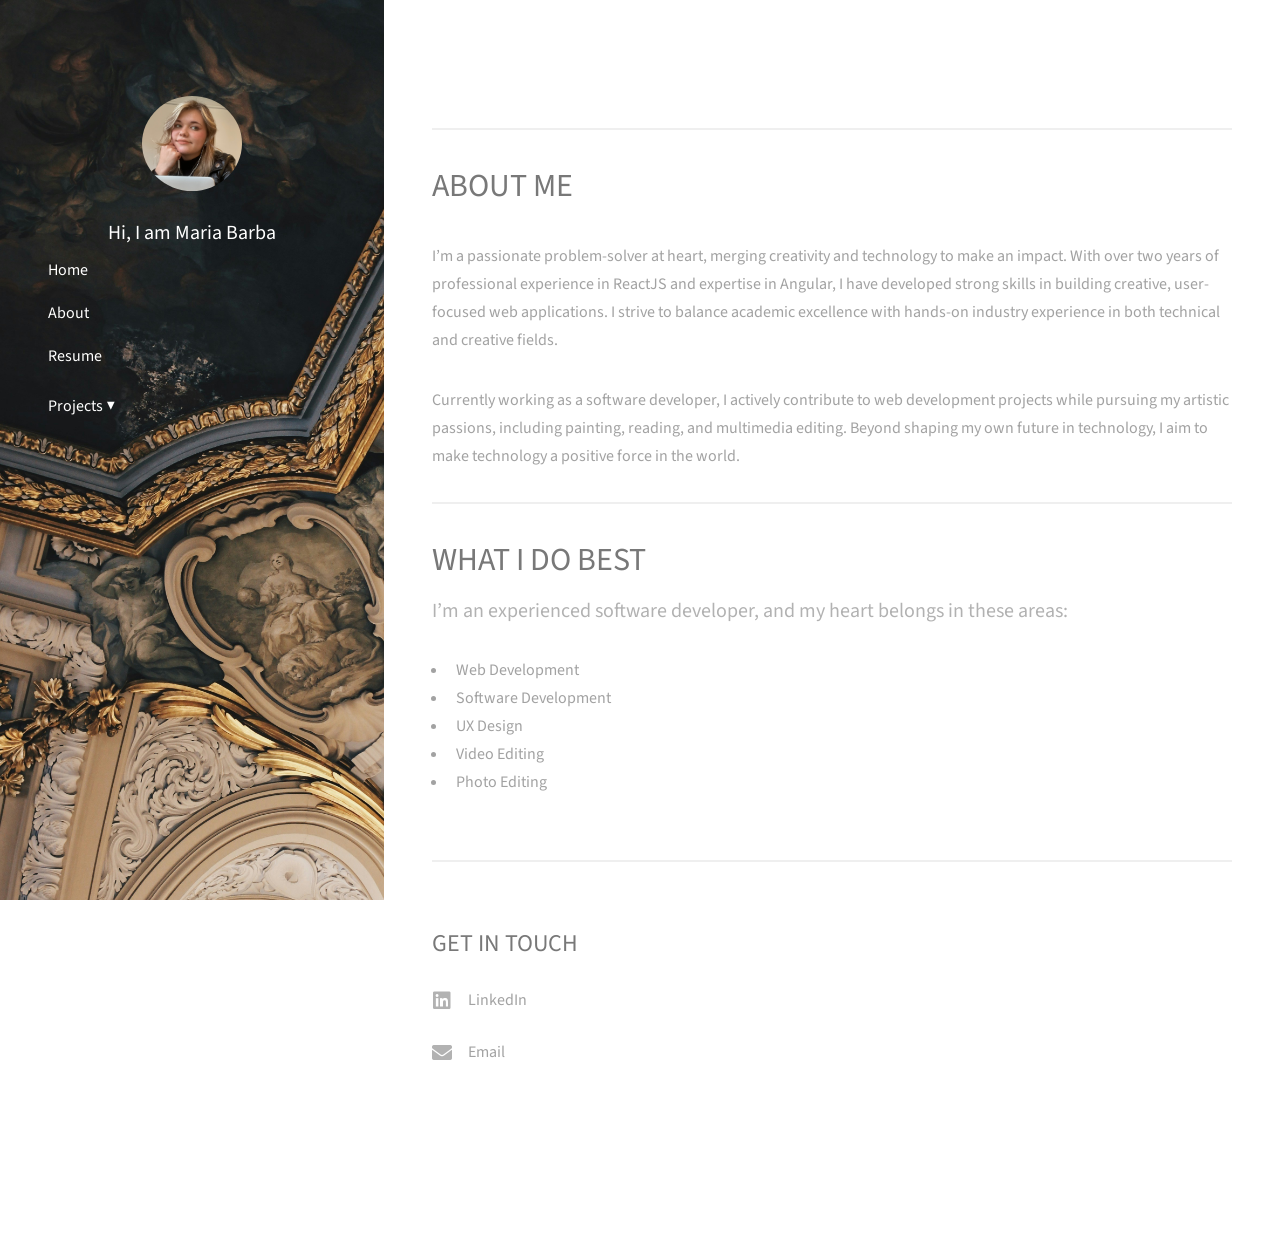
==== AboutMe.html @ df25fd17 "Add new header" ====
<!DOCTYPE HTML>
<html>

<head>
    <title>Maria Barba</title>
    <meta charset="utf-8" />
    <meta name="viewport" content="width=device-width, initial-scale=1, user-scalable=no" />
    <link rel="stylesheet" href="assets/css/main.css" />
</head>

<body class="is-preload">
    <!-- Header -->

    <div id="header-container"></div>

    <!-- Main -->
    <div id="main">

        <!-- One -->
        <section id="one">
            <hr>
            <header class="major">
                <h2>ABOUT ME</h2>
            </header>

            <p>
                I’m a passionate problem-solver at heart, merging creativity and technology to make an impact. With over
                two years of professional experience in ReactJS and expertise in Angular, I have developed strong skills
                in building creative, user-focused web applications. I strive to balance academic excellence with
                hands-on industry experience in both technical and creative fields.
            </p>
            <p>
                Currently working as a software developer, I actively contribute to web development projects while
                pursuing my artistic passions, including painting, reading, and multimedia editing. Beyond shaping my
                own future in technology, I aim to make technology a positive force in the world.
            </p>
            <hr>
            <header class="major">
                <h2>WHAT I DO BEST</h2>
                <p>
                    I’m an experienced software developer, and my heart belongs in these areas:
                </p>
                <ul>
                    <li>Web Development</li>
                    <li>Software Development</li>
                    <li>UX Design</li>
                    <li>Video Editing</li>
                    <li>Photo Editing</li>
                </ul>
            </header>
        </section>


        <!-- Three -->
        <section id="three">
            <h2>GET IN TOUCH</h2>
            <div class="row">
                <div class="col-4 col-12-small">
                    <ul class="labeled-icons">
                        <li>

                            <h3 class="icon brands fa-linkedin"><span class="label">LinkedIn</span></h3>
                            <a href="https://www.linkedin.com/in/maria-barba-035b821a1/">LinkedIn</a>

                        </li>
                        <li>
                            <h3 class="icon solid fa-envelope"><span class="label">Email</span></h3>
                            <a href="mailto:brmaria716@gmail.com">Email</a>
                        </li>
                    </ul>
                </div>
            </div>
        </section>
        <!-- Footer -->
        <div id="footer-container"></div>


        <script src="assets/js/jquery.min.js"></script>
        <script src="assets/js/jquery.poptrox.min.js"></script>
        <script src="assets/js/browser.min.js"></script>
        <script src="assets/js/breakpoints.min.js"></script>
        <script src="assets/js/util.js"></script>
        <script src="assets/js/main.js"></script>

</body>

</html>
---- assets/css/main.css ----
@import url("fontawesome-all.min.css");
@import url("https://fonts.googleapis.com/css?family=Source+Sans+Pro:400,400italic");

/*
	Strata by HTML5 UP
	html5up.net | @ajlkn
	Free for personal and commercial use under the CCA 3.0 license (html5up.net/license)
*/

html,
body,
div,
span,
applet,
object,
iframe,
h1,
h2,
h3,
h4,
h5,
h6,
p,
blockquote,
pre,
a,
abbr,
acronym,
address,
big,
cite,
code,
del,
dfn,
em,
img,
ins,
kbd,
q,
s,
samp,
small,
strike,
strong,
sub,
sup,
tt,
var,
b,
u,
i,
center,
dl,
dt,
dd,
ol,
ul,
li,
fieldset,
form,
label,
legend,
table,
caption,
tbody,
tfoot,
thead,
tr,
th,
td,
article,
aside,
canvas,
details,
embed,
figure,
figcaption,
footer,
header,
hgroup,
menu,
nav,
output,
ruby,
section,
summary,
time,
mark,
audio,
video {
	margin: 0;
	padding: 0;
	border: 0;
	font-size: 100%;
	font: inherit;
	vertical-align: baseline;
}

article,
aside,
details,
figcaption,
figure,
footer,
header,
hgroup,
menu,
nav,
section {
	display: block;
}

body {
	line-height: 1;
}

ol,
ul {
	list-style: none;
}

blockquote,
q {
	quotes: none;
}

blockquote:before,
blockquote:after,
q:before,
q:after {
	content: '';
	content: none;
}

table {
	border-collapse: collapse;
	border-spacing: 0;
}

body {
	-webkit-text-size-adjust: none;
}

mark {
	background-color: transparent;
	color: inherit;
}

input::-moz-focus-inner {
	border: 0;
	padding: 0;
}

input,
select,
textarea {
	-moz-appearance: none;
	-webkit-appearance: none;
	-ms-appearance: none;
	appearance: none;
}

/* Basic */

html {
	box-sizing: border-box;
}

*,
*:before,
*:after {
	box-sizing: inherit;
}

body {
	background: #fff;
}

body.is-preload *,
body.is-preload *:before,
body.is-preload *:after {
	-moz-animation: none !important;
	-webkit-animation: none !important;
	-ms-animation: none !important;
	animation: none !important;
	-moz-transition: none !important;
	-webkit-transition: none !important;
	-ms-transition: none !important;
	transition: none !important;
}

body,
input,
select,
textarea {
	color: #a2a2a2;
	font-family: "Source Sans Pro", Helvetica, sans-serif;
	font-size: 16pt;
	font-weight: 400;
	line-height: 1.75em;
}

a {
	-moz-transition: color 0.2s ease-in-out, border-color 0.2s ease-in-out;
	-webkit-transition: color 0.2s ease-in-out, border-color 0.2s ease-in-out;
	-ms-transition: color 0.2s ease-in-out, border-color 0.2s ease-in-out;
	transition: color 0.2s ease-in-out, border-color 0.2s ease-in-out;
	color: #fffffe;
	text-decoration: none;
}

a:hover {
	border-bottom-color: transparent;
	color: #d1caa8 !important;
	text-decoration: none;
}

strong,
b {
	color: #787878;
	font-weight: 400;
}

em,
i {
	font-style: italic;
}

p {
	margin: 0 0 2em 0;
}

h1,
h2,
h3,
h4,
h5,
h6 {
	color: #787878;
	font-weight: 400;
	line-height: 1em;
	margin: 0 0 1em 0;
}

h1 a,
h2 a,
h3 a,
h4 a,
h5 a,
h6 a {
	color: inherit;
	text-decoration: none;
}

h1 {
	font-size: 2em;
	line-height: 1.5em;
}

h2 {
	font-size: 1.5em;
	line-height: 1.5em;
}

h3 {
	font-size: 1.25em;
	line-height: 1.5em;
}

h4 {
	font-size: 1.1em;
	line-height: 1.5em;
}

h5 {
	font-size: 0.9em;
	line-height: 1.5em;
}

h6 {
	font-size: 0.7em;
	line-height: 1.5em;
}

sub {
	font-size: 0.8em;
	position: relative;
	top: 0.5em;
}

sup {
	font-size: 0.8em;
	position: relative;
	top: -0.5em;
}

hr {
	border: 0;
	border-bottom: solid 2px #efefef;
	margin: 2em 0;
}

hr.major {
	margin: 3em 0;
}

blockquote {
	border-left: solid 6px #efefef;
	font-style: italic;
	margin: 0 0 2em 0;
	padding: 0.5em 0 0.5em 1.5em;
}

code {
	background: #f7f7f7;
	border-radius: 0.35em;
	border: solid 2px #efefef;
	font-family: "Courier New", monospace;
	font-size: 0.9em;
	margin: 0 0.25em;
	padding: 0.25em 0.65em;
}

pre {
	-webkit-overflow-scrolling: touch;
	font-family: "Courier New", monospace;
	font-size: 0.9em;
	margin: 0 0 2em 0;
}

pre code {
	display: block;
	line-height: 1.75em;
	padding: 1em 1.5em;
	overflow-x: auto;
}

.align-left {
	text-align: left;
}

.align-center {
	text-align: center;
}

.align-right {
	text-align: right;
}

/* Container */

.container {
	margin: 0 auto;
	max-width: calc(100% - 4em);
	width: 100%;
}

.container.xsmall {
	width: 25%;
}

.container.small {
	width: 50%;
}

.container.medium {
	width: 75%;
}

.container.large {
	width: 125%;
}

.container.xlarge {
	width: 150%;
}

.container.max {
	width: 100%;
}

@media screen and (max-width: 980px) {

	.container {
		width: 100% !important;
		max-width: 100% !important;
	}

}

@media screen and (max-width: 480px) {

	.container {
		max-width: calc(100% - 3em);
	}

}

/* Row */

.row {
	display: flex;
	flex-wrap: wrap;
	box-sizing: border-box;
	align-items: stretch;
}

.row>* {
	box-sizing: border-box;
}

.row.gtr-uniform>*> :last-child {
	margin-bottom: 0;
}

.row.aln-left {
	justify-content: flex-start;
}

.row.aln-center {
	justify-content: center;
}

.row.aln-right {
	justify-content: flex-end;
}

.row.aln-top {
	align-items: flex-start;
}

.row.aln-middle {
	align-items: center;
}

.row.aln-bottom {
	align-items: flex-end;
}

.row>.imp {
	order: -1;
}

.row>.col-1 {
	width: 8.33333%;
}

.row>.off-1 {
	margin-left: 8.33333%;
}

.row>.col-2 {
	width: 16.66667%;
}

.row>.off-2 {
	margin-left: 16.66667%;
}

.row>.col-3 {
	width: 25%;
}

.row>.off-3 {
	margin-left: 25%;
}

.row>.col-4 {
	width: 33.33333%;
}

.row>.off-4 {
	margin-left: 33.33333%;
}

.row>.col-5 {
	width: 41.66667%;
}

.row>.off-5 {
	margin-left: 41.66667%;
}

.row>.col-6 {
	width: 50%;
}

.row>.off-6 {
	margin-left: 50%;
}

.row>.col-7 {
	width: 58.33333%;
}

.row>.off-7 {
	margin-left: 58.33333%;
}

.row>.col-8 {
	width: 66.66667%;
}

.row>.off-8 {
	margin-left: 66.66667%;
}

.row>.col-9 {
	width: 75%;
}

.row>.off-9 {
	margin-left: 75%;
}

.row>.col-10 {
	width: 83.33333%;
}

.row>.off-10 {
	margin-left: 83.33333%;
}

.row>.col-11 {
	width: 91.66667%;
}

.row>.off-11 {
	margin-left: 91.66667%;
}

.row>.col-12 {
	width: 100%;
}

.row>.off-12 {
	margin-left: 100%;
}

.row.gtr-0 {
	margin-top: 0;
	margin-left: 0em;
}

.row.gtr-0>* {
	padding: 0 0 0 0em;
}

.row.gtr-0.gtr-uniform {
	margin-top: 0em;
}

.row.gtr-0.gtr-uniform>* {
	padding-top: 0em;
}

.row.gtr-25 {
	margin-top: 0;
	margin-left: -0.625em;
}

.row.gtr-25>* {
	padding: 0 0 0 0.625em;
}

.row.gtr-25.gtr-uniform {
	margin-top: -0.625em;
}

.row.gtr-25.gtr-uniform>* {
	padding-top: 0.625em;
}

.row.gtr-50 {
	margin-top: 0;
	margin-left: -1.25em;
}

.row.gtr-50>* {
	padding: 0 0 0 1.25em;
}

.row.gtr-50.gtr-uniform {
	margin-top: -1.25em;
}

.row.gtr-50.gtr-uniform>* {
	padding-top: 1.25em;
}

.row {
	margin-top: 0;
	margin-left: -2.5em;
}

.row>* {
	padding: 0 0 0 2.5em;
}

.row.gtr-uniform {
	margin-top: -2.5em;
}

.row.gtr-uniform>* {
	padding-top: 2.5em;
}

.row.gtr-150 {
	margin-top: 0;
	margin-left: -3.75em;
}

.row.gtr-150>* {
	padding: 0 0 0 3.75em;
}

.row.gtr-150.gtr-uniform {
	margin-top: -3.75em;
}

.row.gtr-150.gtr-uniform>* {
	padding-top: 3.75em;
}

.row.gtr-200 {
	margin-top: 0;
	margin-left: -5em;
}

.row.gtr-200>* {
	padding: 0 0 0 5em;
}

.row.gtr-200.gtr-uniform {
	margin-top: -5em;
}

.row.gtr-200.gtr-uniform>* {
	padding-top: 5em;
}

@media screen and (max-width: 1800px) {

	.row {
		display: flex;
		flex-wrap: wrap;
		box-sizing: border-box;
		align-items: stretch;
	}

	.row>* {
		box-sizing: border-box;
	}

	.row.gtr-uniform>*> :last-child {
		margin-bottom: 0;
	}

	.row.aln-left {
		justify-content: flex-start;
	}

	.row.aln-center {
		justify-content: center;
	}

	.row.aln-right {
		justify-content: flex-end;
	}

	.row.aln-top {
		align-items: flex-start;
	}

	.row.aln-middle {
		align-items: center;
	}

	.row.aln-bottom {
		align-items: flex-end;
	}

	.row>.imp-xlarge {
		order: -1;
	}

	.row>.col-1-xlarge {
		width: 8.33333%;
	}

	.row>.off-1-xlarge {
		margin-left: 8.33333%;
	}

	.row>.col-2-xlarge {
		width: 16.66667%;
	}

	.row>.off-2-xlarge {
		margin-left: 16.66667%;
	}

	.row>.col-3-xlarge {
		width: 25%;
	}

	.row>.off-3-xlarge {
		margin-left: 25%;
	}

	.row>.col-4-xlarge {
		width: 33.33333%;
	}

	.row>.off-4-xlarge {
		margin-left: 33.33333%;
	}

	.row>.col-5-xlarge {
		width: 41.66667%;
	}

	.row>.off-5-xlarge {
		margin-left: 41.66667%;
	}

	.row>.col-6-xlarge {
		width: 50%;
	}

	.row>.off-6-xlarge {
		margin-left: 50%;
	}

	.row>.col-7-xlarge {
		width: 58.33333%;
	}

	.row>.off-7-xlarge {
		margin-left: 58.33333%;
	}

	.row>.col-8-xlarge {
		width: 66.66667%;
	}

	.row>.off-8-xlarge {
		margin-left: 66.66667%;
	}

	.row>.col-9-xlarge {
		width: 75%;
	}

	.row>.off-9-xlarge {
		margin-left: 75%;
	}

	.row>.col-10-xlarge {
		width: 83.33333%;
	}

	.row>.off-10-xlarge {
		margin-left: 83.33333%;
	}

	.row>.col-11-xlarge {
		width: 91.66667%;
	}

	.row>.off-11-xlarge {
		margin-left: 91.66667%;
	}

	.row>.col-12-xlarge {
		width: 100%;
	}

	.row>.off-12-xlarge {
		margin-left: 100%;
	}

	.row.gtr-0 {
		margin-top: 0;
		margin-left: 0em;
	}

	.row.gtr-0>* {
		padding: 0 0 0 0em;
	}

	.row.gtr-0.gtr-uniform {
		margin-top: 0em;
	}

	.row.gtr-0.gtr-uniform>* {
		padding-top: 0em;
	}

	.row.gtr-25 {
		margin-top: 0;
		margin-left: -0.625em;
	}

	.row.gtr-25>* {
		padding: 0 0 0 0.625em;
	}

	.row.gtr-25.gtr-uniform {
		margin-top: -0.625em;
	}

	.row.gtr-25.gtr-uniform>* {
		padding-top: 0.625em;
	}

	.row.gtr-50 {
		margin-top: 0;
		margin-left: -1.25em;
	}

	.row.gtr-50>* {
		padding: 0 0 0 1.25em;
	}

	.row.gtr-50.gtr-uniform {
		margin-top: -1.25em;
	}

	.row.gtr-50.gtr-uniform>* {
		padding-top: 1.25em;
	}

	.row {
		margin-top: 0;
		margin-left: -2.5em;
	}

	.row>* {
		padding: 0 0 0 2.5em;
	}

	.row.gtr-uniform {
		margin-top: -2.5em;
	}

	.row.gtr-uniform>* {
		padding-top: 2.5em;
	}

	.row.gtr-150 {
		margin-top: 0;
		margin-left: -3.75em;
	}

	.row.gtr-150>* {
		padding: 0 0 0 3.75em;
	}

	.row.gtr-150.gtr-uniform {
		margin-top: -3.75em;
	}

	.row.gtr-150.gtr-uniform>* {
		padding-top: 3.75em;
	}

	.row.gtr-200 {
		margin-top: 0;
		margin-left: -5em;
	}

	.row.gtr-200>* {
		padding: 0 0 0 5em;
	}

	.row.gtr-200.gtr-uniform {
		margin-top: -5em;
	}

	.row.gtr-200.gtr-uniform>* {
		padding-top: 5em;
	}

}

@media screen and (max-width: 1280px) {

	.row {
		display: flex;
		flex-wrap: wrap;
		box-sizing: border-box;
		align-items: stretch;
	}

	.row>* {
		box-sizing: border-box;
	}

	.row.gtr-uniform>*> :last-child {
		margin-bottom: 0;
	}

	.row.aln-left {
		justify-content: flex-start;
	}

	.row.aln-center {
		justify-content: center;
	}

	.row.aln-right {
		justify-content: flex-end;
	}

	.row.aln-top {
		align-items: flex-start;
	}

	.row.aln-middle {
		align-items: center;
	}

	.row.aln-bottom {
		align-items: flex-end;
	}

	.row>.imp-large {
		order: -1;
	}

	.row>.col-1-large {
		width: 8.33333%;
	}

	.row>.off-1-large {
		margin-left: 8.33333%;
	}

	.row>.col-2-large {
		width: 16.66667%;
	}

	.row>.off-2-large {
		margin-left: 16.66667%;
	}

	.row>.col-3-large {
		width: 25%;
	}

	.row>.off-3-large {
		margin-left: 25%;
	}

	.row>.col-4-large {
		width: 33.33333%;
	}

	.row>.off-4-large {
		margin-left: 33.33333%;
	}

	.row>.col-5-large {
		width: 41.66667%;
	}

	.row>.off-5-large {
		margin-left: 41.66667%;
	}

	.row>.col-6-large {
		width: 50%;
	}

	.row>.off-6-large {
		margin-left: 50%;
	}

	.row>.col-7-large {
		width: 58.33333%;
	}

	.row>.off-7-large {
		margin-left: 58.33333%;
	}

	.row>.col-8-large {
		width: 66.66667%;
	}

	.row>.off-8-large {
		margin-left: 66.66667%;
	}

	.row>.col-9-large {
		width: 75%;
	}

	.row>.off-9-large {
		margin-left: 75%;
	}

	.row>.col-10-large {
		width: 83.33333%;
	}

	.row>.off-10-large {
		margin-left: 83.33333%;
	}

	.row>.col-11-large {
		width: 91.66667%;
	}

	.row>.off-11-large {
		margin-left: 91.66667%;
	}

	.row>.col-12-large {
		width: 100%;
	}

	.row>.off-12-large {
		margin-left: 100%;
	}

	.row.gtr-0 {
		margin-top: 0;
		margin-left: 0em;
	}

	.row.gtr-0>* {
		padding: 0 0 0 0em;
	}

	.row.gtr-0.gtr-uniform {
		margin-top: 0em;
	}

	.row.gtr-0.gtr-uniform>* {
		padding-top: 0em;
	}

	.row.gtr-25 {
		margin-top: 0;
		margin-left: -0.5em;
	}

	.row.gtr-25>* {
		padding: 0 0 0 0.5em;
	}

	.row.gtr-25.gtr-uniform {
		margin-top: -0.5em;
	}

	.row.gtr-25.gtr-uniform>* {
		padding-top: 0.5em;
	}

	.row.gtr-50 {
		margin-top: 0;
		margin-left: -1em;
	}

	.row.gtr-50>* {
		padding: 0 0 0 1em;
	}

	.row.gtr-50.gtr-uniform {
		margin-top: -1em;
	}

	.row.gtr-50.gtr-uniform>* {
		padding-top: 1em;
	}

	.row {
		margin-top: 0;
		margin-left: -2em;
	}

	.row>* {
		padding: 0 0 0 2em;
	}

	.row.gtr-uniform {
		margin-top: -2em;
	}

	.row.gtr-uniform>* {
		padding-top: 2em;
	}

	.row.gtr-150 {
		margin-top: 0;
		margin-left: -3em;
	}

	.row.gtr-150>* {
		padding: 0 0 0 3em;
	}

	.row.gtr-150.gtr-uniform {
		margin-top: -3em;
	}

	.row.gtr-150.gtr-uniform>* {
		padding-top: 3em;
	}

	.row.gtr-200 {
		margin-top: 0;
		margin-left: -4em;
	}

	.row.gtr-200>* {
		padding: 0 0 0 4em;
	}

	.row.gtr-200.gtr-uniform {
		margin-top: -4em;
	}

	.row.gtr-200.gtr-uniform>* {
		padding-top: 4em;
	}

}

@media screen and (max-width: 980px) {

	.row {
		display: flex;
		flex-wrap: wrap;
		box-sizing: border-box;
		align-items: stretch;
	}

	.row>* {
		box-sizing: border-box;
	}

	.row.gtr-uniform>*> :last-child {
		margin-bottom: 0;
	}

	.row.aln-left {
		justify-content: flex-start;
	}

	.row.aln-center {
		justify-content: center;
	}

	.row.aln-right {
		justify-content: flex-end;
	}

	.row.aln-top {
		align-items: flex-start;
	}

	.row.aln-middle {
		align-items: center;
	}

	.row.aln-bottom {
		align-items: flex-end;
	}

	.row>.imp-medium {
		order: -1;
	}

	.row>.col-1-medium {
		width: 8.33333%;
	}

	.row>.off-1-medium {
		margin-left: 8.33333%;
	}

	.row>.col-2-medium {
		width: 16.66667%;
	}

	.row>.off-2-medium {
		margin-left: 16.66667%;
	}

	.row>.col-3-medium {
		width: 25%;
	}

	.row>.off-3-medium {
		margin-left: 25%;
	}

	.row>.col-4-medium {
		width: 33.33333%;
	}

	.row>.off-4-medium {
		margin-left: 33.33333%;
	}

	.row>.col-5-medium {
		width: 41.66667%;
	}

	.row>.off-5-medium {
		margin-left: 41.66667%;
	}

	.row>.col-6-medium {
		width: 50%;
	}

	.row>.off-6-medium {
		margin-left: 50%;
	}

	.row>.col-7-medium {
		width: 58.33333%;
	}

	.row>.off-7-medium {
		margin-left: 58.33333%;
	}

	.row>.col-8-medium {
		width: 66.66667%;
	}

	.row>.off-8-medium {
		margin-left: 66.66667%;
	}

	.row>.col-9-medium {
		width: 75%;
	}

	.row>.off-9-medium {
		margin-left: 75%;
	}

	.row>.col-10-medium {
		width: 83.33333%;
	}

	.row>.off-10-medium {
		margin-left: 83.33333%;
	}

	.row>.col-11-medium {
		width: 91.66667%;
	}

	.row>.off-11-medium {
		margin-left: 91.66667%;
	}

	.row>.col-12-medium {
		width: 100%;
	}

	.row>.off-12-medium {
		margin-left: 100%;
	}

	.row.gtr-0 {
		margin-top: 0;
		margin-left: 0em;
	}

	.row.gtr-0>* {
		padding: 0 0 0 0em;
	}

	.row.gtr-0.gtr-uniform {
		margin-top: 0em;
	}

	.row.gtr-0.gtr-uniform>* {
		padding-top: 0em;
	}

	.row.gtr-25 {
		margin-top: 0;
		margin-left: -0.5em;
	}

	.row.gtr-25>* {
		padding: 0 0 0 0.5em;
	}

	.row.gtr-25.gtr-uniform {
		margin-top: -0.5em;
	}

	.row.gtr-25.gtr-uniform>* {
		padding-top: 0.5em;
	}

	.row.gtr-50 {
		margin-top: 0;
		margin-left: -1em;
	}

	.row.gtr-50>* {
		padding: 0 0 0 1em;
	}

	.row.gtr-50.gtr-uniform {
		margin-top: -1em;
	}

	.row.gtr-50.gtr-uniform>* {
		padding-top: 1em;
	}

	.row {
		margin-top: 0;
		margin-left: -2em;
	}

	.row>* {
		padding: 0 0 0 2em;
	}

	.row.gtr-uniform {
		margin-top: -2em;
	}

	.row.gtr-uniform>* {
		padding-top: 2em;
	}

	.row.gtr-150 {
		margin-top: 0;
		margin-left: -3em;
	}

	.row.gtr-150>* {
		padding: 0 0 0 3em;
	}

	.row.gtr-150.gtr-uniform {
		margin-top: -3em;
	}

	.row.gtr-150.gtr-uniform>* {
		padding-top: 3em;
	}

	.row.gtr-200 {
		margin-top: 0;
		margin-left: -4em;
	}

	.row.gtr-200>* {
		padding: 0 0 0 4em;
	}

	.row.gtr-200.gtr-uniform {
		margin-top: -4em;
	}

	.row.gtr-200.gtr-uniform>* {
		padding-top: 4em;
	}

}

@media screen and (max-width: 736px) {

	.row {
		display: flex;
		flex-wrap: wrap;
		box-sizing: border-box;
		align-items: stretch;
	}

	.row>* {
		box-sizing: border-box;
	}

	.row.gtr-uniform>*> :last-child {
		margin-bottom: 0;
	}

	.row.aln-left {
		justify-content: flex-start;
	}

	.row.aln-center {
		justify-content: center;
	}

	.row.aln-right {
		justify-content: flex-end;
	}

	.row.aln-top {
		align-items: flex-start;
	}

	.row.aln-middle {
		align-items: center;
	}

	.row.aln-bottom {
		align-items: flex-end;
	}

	.row>.imp-small {
		order: -1;
	}

	.row>.col-1-small {
		width: 8.33333%;
	}

	.row>.off-1-small {
		margin-left: 8.33333%;
	}

	.row>.col-2-small {
		width: 16.66667%;
	}

	.row>.off-2-small {
		margin-left: 16.66667%;
	}

	.row>.col-3-small {
		width: 25%;
	}

	.row>.off-3-small {
		margin-left: 25%;
	}

	.row>.col-4-small {
		width: 33.33333%;
	}

	.row>.off-4-small {
		margin-left: 33.33333%;
	}

	.row>.col-5-small {
		width: 41.66667%;
	}

	.row>.off-5-small {
		margin-left: 41.66667%;
	}

	.row>.col-6-small {
		width: 50%;
	}

	.row>.off-6-small {
		margin-left: 50%;
	}

	.row>.col-7-small {
		width: 58.33333%;
	}

	.row>.off-7-small {
		margin-left: 58.33333%;
	}

	.row>.col-8-small {
		width: 66.66667%;
	}

	.row>.off-8-small {
		margin-left: 66.66667%;
	}

	.row>.col-9-small {
		width: 75%;
	}

	.row>.off-9-small {
		margin-left: 75%;
	}

	.row>.col-10-small {
		width: 83.33333%;
	}

	.row>.off-10-small {
		margin-left: 83.33333%;
	}

	.row>.col-11-small {
		width: 91.66667%;
	}

	.row>.off-11-small {
		margin-left: 91.66667%;
	}

	.row>.col-12-small {
		width: 100%;
	}

	.row>.off-12-small {
		margin-left: 100%;
	}

	.row.gtr-0 {
		margin-top: 0;
		margin-left: 0em;
	}

	.row.gtr-0>* {
		padding: 0 0 0 0em;
	}

	.row.gtr-0.gtr-uniform {
		margin-top: 0em;
	}

	.row.gtr-0.gtr-uniform>* {
		padding-top: 0em;
	}

	.row.gtr-25 {
		margin-top: 0;
		margin-left: -0.375em;
	}

	.row.gtr-25>* {
		padding: 0 0 0 0.375em;
	}

	.row.gtr-25.gtr-uniform {
		margin-top: -0.375em;
	}

	.row.gtr-25.gtr-uniform>* {
		padding-top: 0.375em;
	}

	.row.gtr-50 {
		margin-top: 0;
		margin-left: -0.75em;
	}

	.row.gtr-50>* {
		padding: 0 0 0 0.75em;
	}

	.row.gtr-50.gtr-uniform {
		margin-top: -0.75em;
	}

	.row.gtr-50.gtr-uniform>* {
		padding-top: 0.75em;
	}

	.row {
		margin-top: 0;
		margin-left: -1.5em;
	}

	.row>* {
		padding: 0 0 0 1.5em;
	}

	.row.gtr-uniform {
		margin-top: -1.5em;
	}

	.row.gtr-uniform>* {
		padding-top: 1.5em;
	}

	.row.gtr-150 {
		margin-top: 0;
		margin-left: -2.25em;
	}

	.row.gtr-150>* {
		padding: 0 0 0 2.25em;
	}

	.row.gtr-150.gtr-uniform {
		margin-top: -2.25em;
	}

	.row.gtr-150.gtr-uniform>* {
		padding-top: 2.25em;
	}

	.row.gtr-200 {
		margin-top: 0;
		margin-left: -3em;
	}

	.row.gtr-200>* {
		padding: 0 0 0 3em;
	}

	.row.gtr-200.gtr-uniform {
		margin-top: -3em;
	}

	.row.gtr-200.gtr-uniform>* {
		padding-top: 3em;
	}

}

@media screen and (max-width: 480px) {

	.row {
		display: flex;
		flex-wrap: wrap;
		box-sizing: border-box;
		align-items: stretch;
	}

	.row>* {
		box-sizing: border-box;
	}

	.row.gtr-uniform>*> :last-child {
		margin-bottom: 0;
	}

	.row.aln-left {
		justify-content: flex-start;
	}

	.row.aln-center {
		justify-content: center;
	}

	.row.aln-right {
		justify-content: flex-end;
	}

	.row.aln-top {
		align-items: flex-start;
	}

	.row.aln-middle {
		align-items: center;
	}

	.row.aln-bottom {
		align-items: flex-end;
	}

	.row>.imp-xsmall {
		order: -1;
	}

	.row>.col-1-xsmall {
		width: 8.33333%;
	}

	.row>.off-1-xsmall {
		margin-left: 8.33333%;
	}

	.row>.col-2-xsmall {
		width: 16.66667%;
	}

	.row>.off-2-xsmall {
		margin-left: 16.66667%;
	}

	.row>.col-3-xsmall {
		width: 25%;
	}

	.row>.off-3-xsmall {
		margin-left: 25%;
	}

	.row>.col-4-xsmall {
		width: 33.33333%;
	}

	.row>.off-4-xsmall {
		margin-left: 33.33333%;
	}

	.row>.col-5-xsmall {
		width: 41.66667%;
	}

	.row>.off-5-xsmall {
		margin-left: 41.66667%;
	}

	.row>.col-6-xsmall {
		width: 50%;
	}

	.row>.off-6-xsmall {
		margin-left: 50%;
	}

	.row>.col-7-xsmall {
		width: 58.33333%;
	}

	.row>.off-7-xsmall {
		margin-left: 58.33333%;
	}

	.row>.col-8-xsmall {
		width: 66.66667%;
	}

	.row>.off-8-xsmall {
		margin-left: 66.66667%;
	}

	.row>.col-9-xsmall {
		width: 75%;
	}

	.row>.off-9-xsmall {
		margin-left: 75%;
	}

	.row>.col-10-xsmall {
		width: 83.33333%;
	}

	.row>.off-10-xsmall {
		margin-left: 83.33333%;
	}

	.row>.col-11-xsmall {
		width: 91.66667%;
	}

	.row>.off-11-xsmall {
		margin-left: 91.66667%;
	}

	.row>.col-12-xsmall {
		width: 100%;
	}

	.row>.off-12-xsmall {
		margin-left: 100%;
	}

	.row.gtr-0 {
		margin-top: 0;
		margin-left: 0em;
	}

	.row.gtr-0>* {
		padding: 0 0 0 0em;
	}

	.row.gtr-0.gtr-uniform {
		margin-top: 0em;
	}

	.row.gtr-0.gtr-uniform>* {
		padding-top: 0em;
	}

	.row.gtr-25 {
		margin-top: 0;
		margin-left: -0.375em;
	}

	.row.gtr-25>* {
		padding: 0 0 0 0.375em;
	}

	.row.gtr-25.gtr-uniform {
		margin-top: -0.375em;
	}

	.row.gtr-25.gtr-uniform>* {
		padding-top: 0.375em;
	}

	.row.gtr-50 {
		margin-top: 0;
		margin-left: -0.75em;
	}

	.row.gtr-50>* {
		padding: 0 0 0 0.75em;
	}

	.row.gtr-50.gtr-uniform {
		margin-top: -0.75em;
	}

	.row.gtr-50.gtr-uniform>* {
		padding-top: 0.75em;
	}

	.row {
		margin-top: 0;
		margin-left: -1.5em;
	}

	.row>* {
		padding: 0 0 0 1.5em;
	}

	.row.gtr-uniform {
		margin-top: -1.5em;
	}

	.row.gtr-uniform>* {
		padding-top: 1.5em;
	}

	.row.gtr-150 {
		margin-top: 0;
		margin-left: -2.25em;
	}

	.row.gtr-150>* {
		padding: 0 0 0 2.25em;
	}

	.row.gtr-150.gtr-uniform {
		margin-top: -2.25em;
	}

	.row.gtr-150.gtr-uniform>* {
		padding-top: 2.25em;
	}

	.row.gtr-200 {
		margin-top: 0;
		margin-left: -3em;
	}

	.row.gtr-200>* {
		padding: 0 0 0 3em;
	}

	.row.gtr-200.gtr-uniform {
		margin-top: -3em;
	}

	.row.gtr-200.gtr-uniform>* {
		padding-top: 3em;
	}

}

/* Section/Article */

section.special,
article.special {
	text-align: center;
}

header p {
	color: #b2b2b2;
	position: relative;
	margin: 0 0 1.5em 0;
}

header h2+p {
	font-size: 1.25em;
	margin-top: -1em;
	line-height: 1.5em;
}

header h3+p {
	font-size: 1.1em;
	margin-top: -0.8em;
	line-height: 1.5em;
}

header h4+p,
header h5+p,
header h6+p {
	font-size: 0.9em;
	margin-top: -0.6em;
	line-height: 1.5em;
}

header.major h2 {
	font-size: 2em;
}

/* Form */

form {
	margin: 0 0 2em 0;
}

label {
	color: #787878;
	display: block;
	font-size: 0.9em;
	font-weight: 400;
	margin: 0 0 1em 0;
}

input[type="text"],
input[type="password"],
input[type="email"],
select,
textarea {
	-moz-appearance: none;
	-webkit-appearance: none;
	-ms-appearance: none;
	appearance: none;
	background: #f7f7f7;
	border-radius: 0.35em;
	border: solid 2px transparent;
	color: inherit;
	display: block;
	outline: 0;
	padding: 0 0.75em;
	text-decoration: none;
	width: 100%;
}

input[type="text"]:invalid,
input[type="password"]:invalid,
input[type="email"]:invalid,
select:invalid,
textarea:invalid {
	box-shadow: none;
}

input[type="text"]:focus,
input[type="password"]:focus,
input[type="email"]:focus,
select:focus,
textarea:focus {
	border-color: #49bf9d;
}

select {
	background-image: url("data:image/svg+xml;charset=utf8,%3Csvg xmlns='http://www.w3.org/2000/svg' width='40' height='40' preserveAspectRatio='none' viewBox='0 0 40 40'%3E%3Cpath d='M9.4,12.3l10.4,10.4l10.4-10.4c0.2-0.2,0.5-0.4,0.9-0.4c0.3,0,0.6,0.1,0.9,0.4l3.3,3.3c0.2,0.2,0.4,0.5,0.4,0.9 c0,0.4-0.1,0.6-0.4,0.9L20.7,31.9c-0.2,0.2-0.5,0.4-0.9,0.4c-0.3,0-0.6-0.1-0.9-0.4L4.3,17.3c-0.2-0.2-0.4-0.5-0.4-0.9 c0-0.4,0.1-0.6,0.4-0.9l3.3-3.3c0.2-0.2,0.5-0.4,0.9-0.4S9.1,12.1,9.4,12.3z' fill='%23dfdfdf' /%3E%3C/svg%3E");
	background-size: 1.25rem;
	background-repeat: no-repeat;
	background-position: calc(100% - 1rem) center;
	height: 2.75em;
	padding-right: 2.75em;
	text-overflow: ellipsis;
}

select option {
	color: #787878;
	background: #fff;
}

select:focus::-ms-value {
	background-color: transparent;
}

select::-ms-expand {
	display: none;
}

input[type="text"],
input[type="password"],
input[type="email"],
select {
	height: 2.75em;
}

textarea {
	padding: 0.75em;
}

input[type="checkbox"],
input[type="radio"] {
	-moz-appearance: none;
	-webkit-appearance: none;
	-ms-appearance: none;
	appearance: none;
	display: block;
	float: left;
	margin-right: -2em;
	opacity: 0;
	width: 1em;
	z-index: -1;
}

input[type="checkbox"]+label,
input[type="radio"]+label {
	text-decoration: none;
	color: #a2a2a2;
	cursor: pointer;
	display: inline-block;
	font-size: 1em;
	font-weight: 400;
	padding-left: 2.4em;
	padding-right: 0.75em;
	position: relative;
}

input[type="checkbox"]+label:before,
input[type="radio"]+label:before {
	-moz-osx-font-smoothing: grayscale;
	-webkit-font-smoothing: antialiased;
	display: inline-block;
	font-style: normal;
	font-variant: normal;
	text-rendering: auto;
	line-height: 1;
	text-transform: none !important;
	font-family: 'Font Awesome 5 Free';
	font-weight: 900;
}

input[type="checkbox"]+label:before,
input[type="radio"]+label:before {
	background: #f7f7f7;
	border-radius: 0.35em;
	border: solid 2px transparent;
	content: '';
	display: inline-block;
	font-size: 0.8em;
	height: 2.0625em;
	left: 0;
	line-height: 1.85625em;
	position: absolute;
	text-align: center;
	top: 0;
	width: 2.0625em;
}

input[type="checkbox"]:checked+label:before,
input[type="radio"]:checked+label:before {
	background: #787878;
	border-color: #787878;
	color: #fff;
	content: '\f00c';
}

input[type="checkbox"]:focus+label:before,
input[type="radio"]:focus+label:before {
	border-color: #49bf9d;
}

input[type="checkbox"]+label:before {
	border-radius: 0.35em;
}

input[type="radio"]+label:before {
	border-radius: 100%;
}

::-webkit-input-placeholder {
	color: #b2b2b2 !important;
	opacity: 1.0;
}

:-moz-placeholder {
	color: #b2b2b2 !important;
	opacity: 1.0;
}

::-moz-placeholder {
	color: #b2b2b2 !important;
	opacity: 1.0;
}

:-ms-input-placeholder {
	color: #b2b2b2 !important;
	opacity: 1.0;
}

/* Box */

.box {
	border: solid 2px #efefef;
	margin-bottom: 2em;
	padding: 1.5em;
}

.box> :last-child,
.box> :last-child> :last-child,
.box> :last-child> :last-child> :last-child {
	margin-bottom: 0;
}

.box.alt {
	border: 0;
	border-radius: 0;
	padding: 0;
}

/* Icon */

.icon {
	text-decoration: none;
	border-bottom: none;
	position: relative;
}

.icon:before {
	-moz-osx-font-smoothing: grayscale;
	-webkit-font-smoothing: antialiased;
	display: inline-block;
	font-style: normal;
	font-variant: normal;
	text-rendering: auto;
	line-height: 1;
	text-transform: none !important;
	font-family: 'Font Awesome 5 Free';
	font-weight: 400;
}

.icon>.label {
	display: none;
}

.icon:before {
	line-height: inherit;
}

.icon.solid:before {
	font-weight: 900;
}

.icon.brands:before {
	font-family: 'Font Awesome 5 Brands';
}

/* Image */

.image {
	border: 0;
	display: inline-block;
	position: relative;
}

.image:before {
	-moz-transition: opacity 0.2s ease-in-out;
	-webkit-transition: opacity 0.2s ease-in-out;
	-ms-transition: opacity 0.2s ease-in-out;
	transition: opacity 0.2s ease-in-out;
	background: url("images/overlay.png");
	border-radius: 0.35em;
	content: '';
	display: block;
	height: 100%;
	left: 0;
	opacity: 0.5;
	position: absolute;
	top: 0;
	width: 100%;
}

.image.thumb {
	text-align: center;
}

.image.thumb:after {
	-moz-transition: opacity 0.2s ease-in-out;
	-webkit-transition: opacity 0.2s ease-in-out;
	-ms-transition: opacity 0.2s ease-in-out;
	transition: opacity 0.2s ease-in-out;
	border-radius: 0.35em;
	border: solid 3px rgba(255, 255, 255, 0.5);
	color: #fff;
	content: 'View';
	display: inline-block;
	font-size: 0.8em;
	font-weight: 400;
	left: 50%;
	line-height: 2.25em;
	margin: -1.25em 0 0 -3em;
	opacity: 0;
	padding: 0 1.5em;
	position: absolute;
	text-align: center;
	text-decoration: none;
	top: 50%;
	white-space: nowrap;
}

.image.thumb:hover:after {
	opacity: 1.0;
}

.image.thumb:hover:before {
	background: url("images/overlay.png"), url("images/overlay.png");
	opacity: 1.0;
}

.image img {
	display: block;
}

.image.left {
	float: left;
	margin: 0 1.5em 1em 0;
	top: 0.25em;
}

.image.right {
	float: right;
	margin: 0 0 1em 1.5em;
	top: 0.25em;
}

.image.left,
.image.right {
	max-width: 40%;
}

.image.left img,
.image.right img {
	width: 100%;
}

.image.fit {
	display: block;
	margin: 0 0 2em 0;
	width: 100%;
}

.image.fit img {
	width: 100%;
}

.image.avatar {
	border-radius: 100%;
}

.image.avatar:before {
	display: none;
}

.image.avatar img {
	border-radius: 100%;
	width: 100%;
}

/* List */

ol {
	list-style: decimal;
	margin: 0 0 2em 0;
	padding-left: 1.25em;
}

ol li {
	padding-left: 0.25em;
}

ul {
	list-style: disc;
	margin: 0 0 2em 0;
	padding-left: 1em;
}

ul li {
	padding-left: 0.5em;
}

ul.alt {
	list-style: none;
	padding-left: 0;
}

ul.alt li {
	border-top: solid 2px #efefef;
	padding: 0.5em 0;
}

ul.alt li:first-child {
	border-top: 0;
	padding-top: 0;
}

dl {
	margin: 0 0 2em 0;
}

/* Icons */

ul.icons {
	cursor: default;
	list-style: none;
	padding-left: 0;
}

ul.icons li {
	display: inline-block;
	padding: 0 1em 0 0;
}

ul.icons li:last-child {
	padding-right: 0;
}

ul.icons li .icon:before {
	font-size: 1.5em;
}

/* Labeled Icons */

ul.labeled-icons {
	list-style: none;
	padding: 0;
}

ul.labeled-icons li {
	line-height: 1.75em;
	margin: 1.5em 0 0 0;
	padding-left: 2.25em;
	position: relative;
}

ul.labeled-icons li:first-child {
	margin-top: 0;
}

ul.labeled-icons li a {
	color: inherit;
}

ul.labeled-icons li h3 {
	color: #b2b2b2;
	left: 0;
	position: absolute;
	text-align: center;
	top: 0;
	width: 1em;
}

/* Actions */

ul.actions {
	display: -moz-flex;
	display: -webkit-flex;
	display: -ms-flex;
	display: flex;
	cursor: default;
	list-style: none;
	margin-left: -1em;
	padding-left: 0;
}

ul.actions li {
	padding: 0 0 0 1em;
	vertical-align: middle;
}

ul.actions.special {
	-moz-justify-content: center;
	-webkit-justify-content: center;
	-ms-justify-content: center;
	justify-content: center;
	width: 100%;
	margin-left: 0;
}

ul.actions.special li:first-child {
	padding-left: 0;
}

ul.actions.stacked {
	-moz-flex-direction: column;
	-webkit-flex-direction: column;
	-ms-flex-direction: column;
	flex-direction: column;
	margin-left: 0;
}

ul.actions.stacked li {
	padding: 1.3em 0 0 0;
}

ul.actions.stacked li:first-child {
	padding-top: 0;
}

ul.actions.fit {
	width: calc(100% + 1em);
}

ul.actions.fit li {
	-moz-flex-grow: 1;
	-webkit-flex-grow: 1;
	-ms-flex-grow: 1;
	flex-grow: 1;
	-moz-flex-shrink: 1;
	-webkit-flex-shrink: 1;
	-ms-flex-shrink: 1;
	flex-shrink: 1;
	width: 100%;
}

ul.actions.fit li>* {
	width: 100%;
}

ul.actions.fit.stacked {
	width: 100%;
}

@media screen and (max-width: 480px) {

	ul.actions:not(.fixed) {
		-moz-flex-direction: column;
		-webkit-flex-direction: column;
		-ms-flex-direction: column;
		flex-direction: column;
		margin-left: 0;
		width: 100% !important;
	}

	ul.actions:not(.fixed) li {
		-moz-flex-grow: 1;
		-webkit-flex-grow: 1;
		-ms-flex-grow: 1;
		flex-grow: 1;
		-moz-flex-shrink: 1;
		-webkit-flex-shrink: 1;
		-ms-flex-shrink: 1;
		flex-shrink: 1;
		padding: 1em 0 0 0;
		text-align: center;
		width: 100%;
	}

	ul.actions:not(.fixed) li>* {
		width: 100%;
	}

	ul.actions:not(.fixed) li:first-child {
		padding-top: 0;
	}

	ul.actions:not(.fixed) li input[type="submit"],
	ul.actions:not(.fixed) li input[type="reset"],
	ul.actions:not(.fixed) li input[type="button"],
	ul.actions:not(.fixed) li button,
	ul.actions:not(.fixed) li .button {
		width: 100%;
	}

	ul.actions:not(.fixed) li input[type="submit"].icon:before,
	ul.actions:not(.fixed) li input[type="reset"].icon:before,
	ul.actions:not(.fixed) li input[type="button"].icon:before,
	ul.actions:not(.fixed) li button.icon:before,
	ul.actions:not(.fixed) li .button.icon:before {
		margin-left: -0.5em;
	}

}

/* Table */

.table-wrapper {
	-webkit-overflow-scrolling: touch;
	overflow-x: auto;
}

table {
	margin: 0 0 2em 0;
	width: 100%;
}

table tbody tr {
	border: solid 1px #efefef;
	border-left: 0;
	border-right: 0;
}

table tbody tr:nth-child(2n + 1) {
	background-color: #f7f7f7;
}

table td {
	padding: 0.75em 0.75em;
}

table th {
	color: #787878;
	font-size: 0.9em;
	font-weight: 400;
	padding: 0 0.75em 0.75em 0.75em;
	text-align: left;
}

table thead {
	border-bottom: solid 2px #efefef;
}

table tfoot {
	border-top: solid 2px #efefef;
}

table.alt {
	border-collapse: separate;
}

table.alt tbody tr td {
	border: solid 2px #efefef;
	border-left-width: 0;
	border-top-width: 0;
}

table.alt tbody tr td:first-child {
	border-left-width: 2px;
}

table.alt tbody tr:first-child td {
	border-top-width: 2px;
}

table.alt thead {
	border-bottom: 0;
}

table.alt tfoot {
	border-top: 0;
}

/* Button */

input[type="submit"],
input[type="reset"],
input[type="button"],
.button {
	-moz-appearance: none;
	-webkit-appearance: none;
	-ms-appearance: none;
	appearance: none;
	-moz-transition: background-color 0.2s ease-in-out, color 0.2s ease-in-out, border-color 0.2s ease-in-out;
	-webkit-transition: background-color 0.2s ease-in-out, color 0.2s ease-in-out, border-color 0.2s ease-in-out;
	-ms-transition: background-color 0.2s ease-in-out, color 0.2s ease-in-out, border-color 0.2s ease-in-out;
	transition: background-color 0.2s ease-in-out, color 0.2s ease-in-out, border-color 0.2s ease-in-out;
	background-color: transparent;
	border-radius: 0.35em;
	border: solid 3px #efefef;
	color: #787878 !important;
	cursor: pointer;
	display: inline-block;
	font-weight: 400;
	height: 3.15em;
	height: calc(2.75em + 6px);
	line-height: 2.75em;
	min-width: 10em;
	padding: 0 1.5em;
	text-align: center;
	text-decoration: none;
	white-space: nowrap;
}

input[type="submit"]:hover,
input[type="reset"]:hover,
input[type="button"]:hover,
.button:hover {
	border-color: #d1caa8;
	color: #d1caa8 !important;
}

input[type="submit"]:active,
input[type="reset"]:active,
input[type="button"]:active,
.button:active {
	background-color: rgba(73, 191, 157, 0.1);
	border-color: #d1caa8;
	color: #d1caa8 !important;
}

input[type="submit"].icon,
input[type="reset"].icon,
input[type="button"].icon,
.button.icon {
	padding-left: 1.35em;
}

input[type="submit"].icon:before,
input[type="reset"].icon:before,
input[type="button"].icon:before,
.button.icon:before {
	margin-right: 0.5em;
}

input[type="submit"].fit,
input[type="reset"].fit,
input[type="button"].fit,
.button.fit {
	min-width: 0;
	width: 100%;
}

input[type="submit"].small,
input[type="reset"].small,
input[type="button"].small,
.button.small {
	font-size: 0.8em;
}

input[type="submit"].large,
input[type="reset"].large,
input[type="button"].large,
.button.large {
	font-size: 1.35em;
}

input[type="submit"].primary,
input[type="reset"].primary,
input[type="button"].primary,
.button.primary {
	background-color: #49bf9d;
	border-color: #49bf9d;
	color: #ffffff !important;
}

input[type="submit"].primary:hover,
input[type="reset"].primary:hover,
input[type="button"].primary:hover,
.button.primary:hover {
	background-color: #5cc6a7;
	border-color: #5cc6a7;
}

input[type="submit"].primary:active,
input[type="reset"].primary:active,
input[type="button"].primary:active,
.button.primary:active {
	background-color: #3eb08f;
	border-color: #3eb08f;
}

input[type="submit"].disabled,
input[type="submit"]:disabled,
input[type="reset"].disabled,
input[type="reset"]:disabled,
input[type="button"].disabled,
input[type="button"]:disabled,
.button.disabled,
.button:disabled {
	background-color: #e7e7e7 !important;
	border-color: #e7e7e7 !important;
	color: #b2b2b2 !important;
	cursor: default;
}

/* Work Item */

.work-item {
	margin: 0 0 2em 0;
}

.work-item .image {
	margin: 0 0 1.5em 0;
}

.work-item h3 {
	font-size: 1em;
	margin: 0 0 0.5em 0;
}

.work-item p {
	font-size: 0.8em;
	line-height: 1.5em;
	margin: 0;
}

/* Header */

#header {
	display: -moz-flex;
	display: -webkit-flex;
	display: -ms-flex;
	display: flex;
	-moz-flex-direction: column;
	-webkit-flex-direction: column;
	-ms-flex-direction: column;
	flex-direction: column;
	-moz-align-items: -moz-flex-end;
	-webkit-align-items: -webkit-flex-end;
	-ms-align-items: -ms-flex-end;
	align-items: flex-end;
	-moz-justify-content: space-between;
	-webkit-justify-content: space-between;
	-ms-justify-content: space-between;
	justify-content: space-between;
	background-color: #1f1815;
	background-attachment: scroll, scroll;
	background-image: url("images/overlay.png"), url("../../images/bg.jpg");
	background-position: top left, top left;
	background-repeat: repeat, no-repeat;
	background-size: auto, 150%;
	color: rgba(255, 255, 255, 0.5);
	height: 100%;
	left: 0;
	padding: 8em 4em;
	position: fixed;
	text-align: right;
	top: 0;
	width: 35%;
}

#header>* {
	-moz-flex-shrink: 0;
	-webkit-flex-shrink: 0;
	-ms-flex-shrink: 0;
	flex-shrink: 0;
	width: 100%;
}

#header>.inner {
	-moz-flex-grow: 1;
	-webkit-flex-grow: 1;
	-ms-flex-grow: 1;
	flex-grow: 1;
	margin: 0 0 2em 0;
}

#header strong,
#header b {
	color: #ffffff;
}

#header h2,
#header h3,
#header h4,
#header h5,
#header h6 {
	color: #ffffff;
}

#header h1 {
	color: rgba(255, 255, 255, 0.5);
	font-size: 1.35em;
	line-height: 1.75em;
	margin: 0;
}

#header .image.avatar {
	margin: 0 0 1em 0;
	width: 6.25em;
}

/* Footer */

#footer .icons {
	margin: 1em 0 0 0;
}

#footer .icons a {
	color: rgba(255, 255, 255, 0.788);
}

#footer .copyright {
	color: rgba(255, 255, 255, 0.788);
	font-size: 0.8em;
	list-style: none;
	margin: 1em 0 0 0;
	padding: 0;
}

#footer .copyright li {
	border-left: solid 1px rgba(255, 255, 255, 0.25);
	display: inline-block;
	line-height: 1em;
	margin-left: 0.75em;
	padding-left: 0.75em;
}

#footer .copyright li:first-child {
	border-left: 0;
	margin-left: 0;
	padding-left: 0;
}

#footer .copyright li a {
	color: inherit;
}

/* Main */

#main {
	margin-left: 35%;
	max-width: 54em;
	padding: 8em 4em 4em 4em;
	width: calc(100% - 35%);
}

#main>section {
	border-top: solid 2px #efefef;
	margin: 4em 0 0 0;
	padding: 4em 0 0 0;
}

#main>section:first-child {
	border-top: 0;
	margin-top: 0;
	padding-top: 0;
}

/* Poptrox */

@-moz-keyframes spin {
	0% {
		-moz-transform: rotate(0deg);
		-webkit-transform: rotate(0deg);
		-ms-transform: rotate(0deg);
		transform: rotate(0deg);
	}

	100% {
		-moz-transform: rotate(360deg);
		-webkit-transform: rotate(360deg);
		-ms-transform: rotate(360deg);
		transform: rotate(360deg);
	}
}

@-webkit-keyframes spin {
	0% {
		-moz-transform: rotate(0deg);
		-webkit-transform: rotate(0deg);
		-ms-transform: rotate(0deg);
		transform: rotate(0deg);
	}

	100% {
		-moz-transform: rotate(360deg);
		-webkit-transform: rotate(360deg);
		-ms-transform: rotate(360deg);
		transform: rotate(360deg);
	}
}

@-ms-keyframes spin {
	0% {
		-moz-transform: rotate(0deg);
		-webkit-transform: rotate(0deg);
		-ms-transform: rotate(0deg);
		transform: rotate(0deg);
	}

	100% {
		-moz-transform: rotate(360deg);
		-webkit-transform: rotate(360deg);
		-ms-transform: rotate(360deg);
		transform: rotate(360deg);
	}
}

@keyframes spin {
	0% {
		-moz-transform: rotate(0deg);
		-webkit-transform: rotate(0deg);
		-ms-transform: rotate(0deg);
		transform: rotate(0deg);
	}

	100% {
		-moz-transform: rotate(360deg);
		-webkit-transform: rotate(360deg);
		-ms-transform: rotate(360deg);
		transform: rotate(360deg);
	}
}

.poptrox-popup {
	-moz-box-sizing: content-box;
	-webkit-box-sizing: content-box;
	-ms-box-sizing: content-box;
	box-sizing: content-box;
	-webkit-tap-highlight-color: rgba(255, 255, 255, 0);
	background: #fff;
	border-radius: 0.35em;
	box-shadow: 0 0.1em 0.15em 0 rgba(0, 0, 0, 0.15);
	overflow: hidden;
	padding-bottom: 3em;
}

.poptrox-popup .loader {
	text-decoration: none;
	-moz-animation: spin 1s linear infinite;
	-webkit-animation: spin 1s linear infinite;
	-ms-animation: spin 1s linear infinite;
	animation: spin 1s linear infinite;
	font-size: 1.5em;
	height: 1em;
	left: 50%;
	line-height: 1em;
	margin: -0.5em 0 0 -0.5em;
	position: absolute;
	top: 50%;
	width: 1em;
}

.poptrox-popup .loader:before {
	-moz-osx-font-smoothing: grayscale;
	-webkit-font-smoothing: antialiased;
	display: inline-block;
	font-style: normal;
	font-variant: normal;
	text-rendering: auto;
	line-height: 1;
	text-transform: none !important;
	font-family: 'Font Awesome 5 Free';
	font-weight: 900;
}

.poptrox-popup .loader:before {
	content: '\f1ce';
}

.poptrox-popup .caption {
	background: #fff;
	bottom: 0;
	cursor: default;
	font-size: 0.9em;
	height: 3em;
	left: 0;
	line-height: 2.8em;
	position: absolute;
	text-align: center;
	width: 100%;
	z-index: 1;
}

.poptrox-popup .nav-next,
.poptrox-popup .nav-previous {
	text-decoration: none;
	-moz-transition: opacity 0.2s ease-in-out;
	-webkit-transition: opacity 0.2s ease-in-out;
	-ms-transition: opacity 0.2s ease-in-out;
	transition: opacity 0.2s ease-in-out;
	-webkit-tap-highlight-color: rgba(255, 255, 255, 0);
	background: rgba(0, 0, 0, 0.01);
	cursor: pointer;
	height: 100%;
	opacity: 0;
	position: absolute;
	top: 0;
	width: 50%;
}

.poptrox-popup .nav-next:before,
.poptrox-popup .nav-previous:before {
	-moz-osx-font-smoothing: grayscale;
	-webkit-font-smoothing: antialiased;
	display: inline-block;
	font-style: normal;
	font-variant: normal;
	text-rendering: auto;
	line-height: 1;
	text-transform: none !important;
	font-family: 'Font Awesome 5 Free';
	font-weight: 900;
}

.poptrox-popup .nav-next:before,
.poptrox-popup .nav-previous:before {
	color: #fff;
	font-size: 2.5em;
	height: 1em;
	line-height: 1em;
	margin-top: -0.75em;
	position: absolute;
	text-align: center;
	top: 50%;
	width: 1.5em;
}

.poptrox-popup .nav-next {
	right: 0;
}

.poptrox-popup .nav-next:before {
	content: '\f105';
	right: 0;
}

.poptrox-popup .nav-previous {
	left: 0;
}

.poptrox-popup .nav-previous:before {
	content: '\f104';
	left: 0;
}

.poptrox-popup .closer {
	text-decoration: none;
	-moz-transition: opacity 0.2s ease-in-out;
	-webkit-transition: opacity 0.2s ease-in-out;
	-ms-transition: opacity 0.2s ease-in-out;
	transition: opacity 0.2s ease-in-out;
	-webkit-tap-highlight-color: rgba(255, 255, 255, 0);
	color: #fff;
	height: 4em;
	line-height: 4em;
	opacity: 0;
	position: absolute;
	right: 0;
	text-align: center;
	top: 0;
	width: 4em;
	z-index: 2;
}

.poptrox-popup .closer:before {
	-moz-osx-font-smoothing: grayscale;
	-webkit-font-smoothing: antialiased;
	display: inline-block;
	font-style: normal;
	font-variant: normal;
	text-rendering: auto;
	line-height: 1;
	text-transform: none !important;
	font-family: 'Font Awesome 5 Free';
	font-weight: 900;
}

.poptrox-popup .closer:before {
	-moz-box-sizing: content-box;
	-webkit-box-sizing: content-box;
	-ms-box-sizing: content-box;
	box-sizing: content-box;
	border-radius: 100%;
	border: solid 3px rgba(255, 255, 255, 0.5);
	content: '\f00d';
	display: block;
	font-size: 1em;
	height: 1.75em;
	left: 50%;
	line-height: 1.75em;
	margin: -0.875em 0 0 -0.875em;
	position: absolute;
	top: 50%;
	width: 1.75em;
}

.poptrox-popup:hover .nav-next,
.poptrox-popup:hover .nav-previous {
	opacity: 0.5;
}

.poptrox-popup:hover .nav-next:hover,
.poptrox-popup:hover .nav-previous:hover {
	opacity: 1.0;
}

.poptrox-popup:hover .closer {
	opacity: 0.5;
}

.poptrox-popup:hover .closer:hover {
	opacity: 1.0;
}

/* Touch */

body.is-touch .image.thumb:before {
	opacity: 0.5 !important;
}

body.is-touch .image.thumb:after {
	display: none !important;
}

body.is-touch #header {
	background-attachment: scroll;
	background-size: auto, cover;
}

body.is-touch .poptrox-popup .nav-next,
body.is-touch .poptrox-popup .nav-previous,
body.is-touch .poptrox-popup .closer {
	opacity: 1.0 !important;
}

/* XLarge */

@media screen and (max-width: 1800px) {

	/* Basic */

	body,
	input,
	select,
	textarea {
		font-size: 12pt;
	}

}

/* Large */

@media screen and (max-width: 1280px) {

	/* Header */

	#header {
		padding: 6em 3em 3em 3em;
		width: 30%;
	}

	#header h1 {
		font-size: 1.25em;
	}

	#header h1 br {
		display: none;
	}

	#header>.inner {
		margin-bottom: 0;
	}

	/* Footer */

	#footer .copyright li {
		border-left-width: 0;
		display: block;
		line-height: 2.25em;
		margin-left: 0;
		padding-left: 0;
	}

	/* Main */

	#main {
		margin-left: 30%;
		max-width: none;
		padding: 6em 3em 3em 3em;
		width: calc(100% - 30%);
	}

}

/* Medium */

@media screen and (max-width: 980px) {

	/* Basic */

	h1 br,
	h2 br,
	h3 br,
	h4 br,
	h5 br,
	h6 br {
		display: none;
	}

	/* List */

	ul.icons li .icon {
		font-size: 1.25em;
	}

	/* Header */

	#header {
		background-attachment: scroll;
		background-position: top left, center center;
		background-size: auto, cover;
		left: auto;
		padding: 6em 4em;
		position: relative;
		text-align: center;
		top: auto;
		width: 100%;
		display: block;
	}

	#header h1 {
		font-size: 1.75em;
	}

	#header h1 br {
		display: inline;
	}

	/* Footer */

	#footer {
		background-attachment: scroll;
		background-color: #1f1815;
		background-image: url("images/overlay.png"), url("../../images/bg.jpg");
		background-position: top left, bottom center;
		background-repeat: repeat, no-repeat;
		background-size: auto, cover;
		bottom: auto;
		left: auto;
		padding: 4em 4em 6em 4em;
		position: relative;
		text-align: center;
		width: 100%;
	}

	#footer .icons {
		margin: 0 0 1em 0;
	}

	#footer .copyright {
		margin: 0 0 1em 0;
	}

	#footer .copyright li {
		border-left-width: 1px;
		display: inline-block;
		line-height: 1em;
		margin-left: 0.75em;
		padding-left: 0.75em;
	}

	/* Main */

	#main {
		margin: 0;
		padding: 6em 4em;
		width: 100%;
	}

}

/* Small */

@media screen and (max-width: 736px) {

	/* Basic */

	h1 {
		font-size: 1.5em;
	}

	h2 {
		font-size: 1.2em;
	}

	h3 {
		font-size: 1em;
	}

	/* Section/Article */

	section.special,
	article.special {
		text-align: center;
	}

	header.major h2 {
		font-size: 1.35em;
	}

	/* List */

	ul.labeled-icons li {
		padding-left: 2em;
	}

	ul.labeled-icons li h3 {
		line-height: 1.75em;
	}

	/* Header */

	#header {
		padding: 2.25em 1.5em;
	}

	#header h1 {
		font-size: 1.35em;
	}

	/* Footer */

	#footer {
		padding: 2.25em 1.5em;
	}

	/* Main */

	#main {
		padding: 2.25em 1.5em 0.25em 1.5em;
	}

	#main>section {
		margin: 2.25em 0 0 0;
		padding: 2.25em 0 0 0;
	}

	/* Poptrox */

	.poptrox-popup {
		border-radius: 0;
	}

	.poptrox-popup .nav-next:before,
	.poptrox-popup .nav-previous:before {
		margin-top: -1em;
	}

}

/* XSmall */

@media screen and (max-width: 480px) {

	/* Header */

	#header {
		padding: 4.5em 1.5em;
	}

	#header h1 br {
		display: none;
	}

	/* Footer */

	#footer .copyright li {
		border-left-width: 0;
		display: block;
		line-height: 2.25em;
		margin-left: 0;
		padding-left: 0;
	}

}


#pdf-container {
	flex: 1;
	display: flex;
}

#pdf-container iframe {
	width: 100%;
	height: 100%;
	border: none;
}

#header {
	display: flex;
	flex-direction: column;
	align-items: center;
	justify-content: center;
	text-align: center;
}


.image.avatar {
	margin-bottom: 10px;
}

/* Dropdown menu styling */
.menu {
	display: flex;
	flex-direction: column;
	align-items: flex-start;
	gap: 5px;
}

.menu>div {
	padding: 5px 0;
}

.dropdown {
	width: 100%;
	position: relative;
}

.dropbtn {
	background: none;
	color: white;
	border: none;
	cursor: pointer;
	font-size: 1em;
	font-family: "Source Sans Pro", Helvetica, sans-serif;
	text-align: left;
	width: 100%;
	padding: 10px 0;
}

.dropdown-content {
	display: none;
	background-color: rgba(0, 0, 0, 0.8);
	min-width: 120px;
	padding: 5px 0;
	opacity: 0;
	transition: opacity 0.5s ease-in-out, max-height 0.7s ease-in-out;
	max-height: 0;
	overflow: hidden;
	border-radius: 5px;
}

.dropdown-content a {
	display: block;
	padding: 10px;
	color: white;
	text-decoration: none;
	font-size: 1em;
	overflow: hidden;
	white-space: nowrap;
	opacity: 0;
}

.dropdown-content a:hover {
	background-color: rgba(255, 255, 255, 0.2);
}

.scrollable {
	max-height: 250px;
	overflow-y: auto;
	scrollbar-width: thin;
	scrollbar-color: rgba(255, 255, 255, 0.5) transparent;
}

.scrollable::-webkit-scrollbar {
	width: 6px;
}

.scrollable::-webkit-scrollbar-thumb {
	background: rgba(182, 72, 72, 0.5);
	border-radius: 3px;
}

.show {
	display: block;
	opacity: 1;
	max-height: 500px;
}

#header {
	background-image: url('../../images/bg.jpg');
	background-size: cover;
	background-position: center;
	display: flex;
	flex-direction: column;
	align-items: center;
	justify-content: center;
	text-align: center;
	height: 100vh;
	transition: transform 0.5s ease;
}

#header:hover {
	transform: scale(1.05);

}


.image.avatar {
	margin-bottom: 10px;
}

h1 {
	color: white;
	z-index: 1;
}
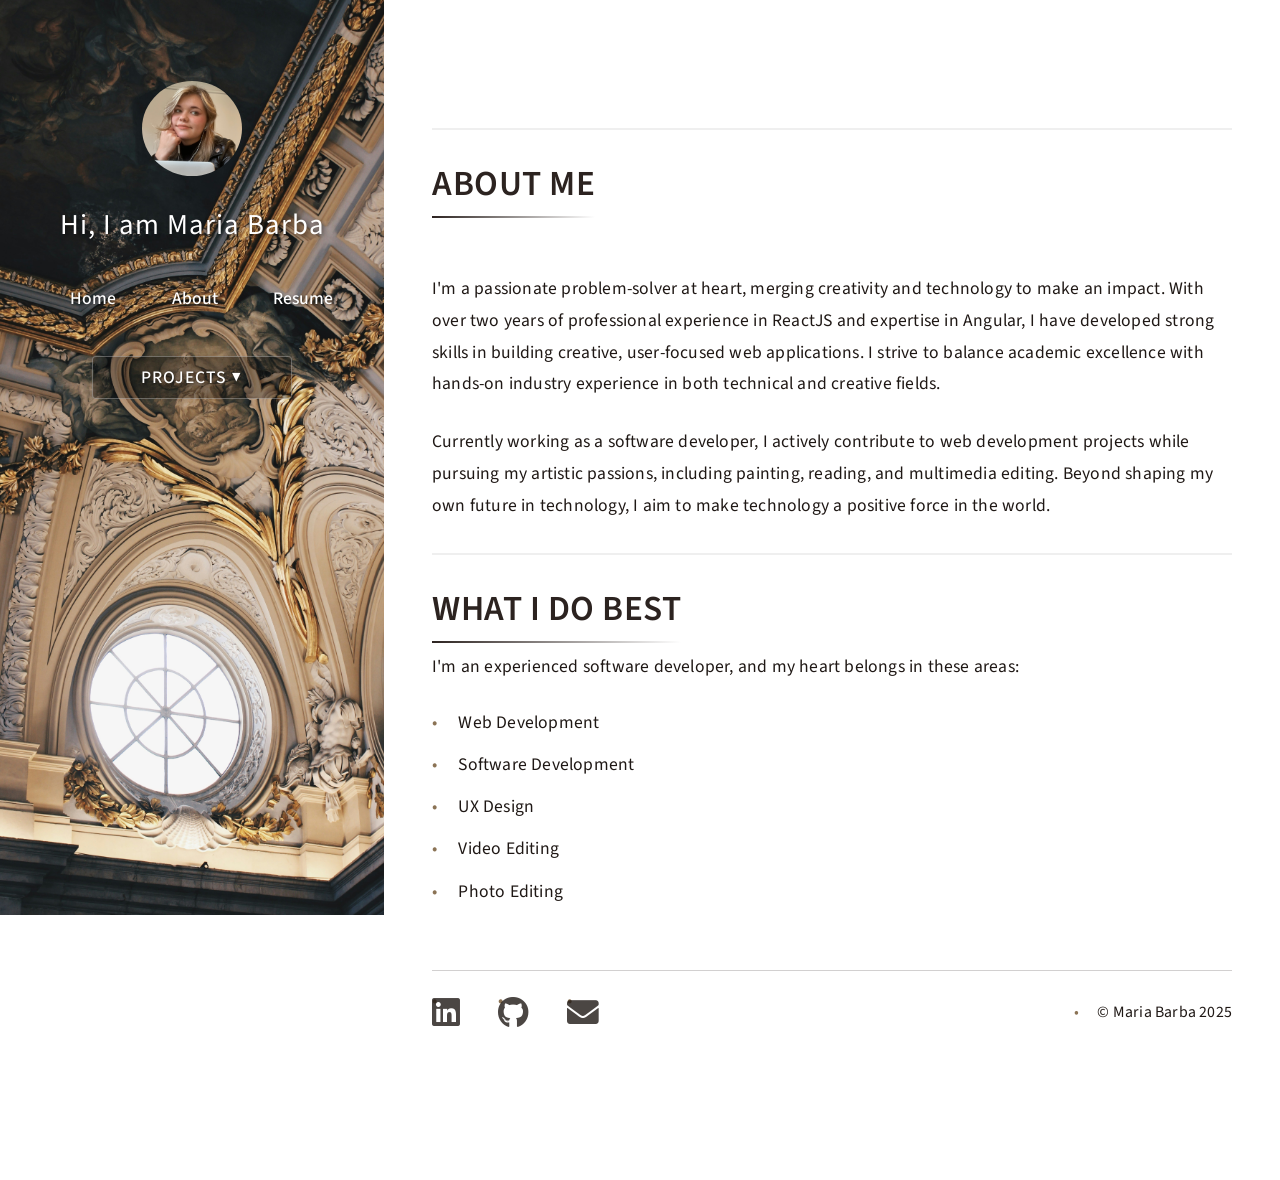
==== commit 835244ad: "Fix menu, style issues" ====
--- a/AboutMe.html
+++ b/AboutMe.html
@@ -10,7 +10,6 @@
 
 <body class="is-preload">
     <!-- Header -->
-
     <div id="header-container"></div>
 
     <!-- Main -->
@@ -24,7 +23,7 @@
             </header>
 
             <p>
-                I’m a passionate problem-solver at heart, merging creativity and technology to make an impact. With over
+                I'm a passionate problem-solver at heart, merging creativity and technology to make an impact. With over
                 two years of professional experience in ReactJS and expertise in Angular, I have developed strong skills
                 in building creative, user-focused web applications. I strive to balance academic excellence with
                 hands-on industry experience in both technical and creative fields.
@@ -37,8 +36,9 @@
             <hr>
             <header class="major">
                 <h2>WHAT I DO BEST</h2>
+                <br>
                 <p>
-                    I’m an experienced software developer, and my heart belongs in these areas:
+                    I'm an experienced software developer, and my heart belongs in these areas:
                 </p>
                 <ul>
                     <li>Web Development</li>
@@ -51,35 +51,13 @@
         </section>
 
 
-        <!-- Three -->
-        <section id="three">
-            <h2>GET IN TOUCH</h2>
-            <div class="row">
-                <div class="col-4 col-12-small">
-                    <ul class="labeled-icons">
-                        <li>
-
-                            <h3 class="icon brands fa-linkedin"><span class="label">LinkedIn</span></h3>
-                            <a href="https://www.linkedin.com/in/maria-barba-035b821a1/">LinkedIn</a>
-
-                        </li>
-                        <li>
-                            <h3 class="icon solid fa-envelope"><span class="label">Email</span></h3>
-                            <a href="mailto:brmaria716@gmail.com">Email</a>
-                        </li>
-                    </ul>
-                </div>
-            </div>
-        </section>
-        <!-- Footer -->
-        <div id="footer-container"></div>
-
-
+        <!-- Scripts -->
         <script src="assets/js/jquery.min.js"></script>
         <script src="assets/js/jquery.poptrox.min.js"></script>
         <script src="assets/js/browser.min.js"></script>
         <script src="assets/js/breakpoints.min.js"></script>
         <script src="assets/js/util.js"></script>
+        <script src="assets/js/components.js"></script>
         <script src="assets/js/main.js"></script>
 
 </body>
--- a/assets/css/main.css
+++ b/assets/css/main.css
@@ -2800,11 +2800,7 @@
 	width: calc(100% - 35%);
 }
 
-#main>section {
-	border-top: solid 2px #efefef;
-	margin: 4em 0 0 0;
-	padding: 4em 0 0 0;
-}
+
 
 #main>section:first-child {
 	border-top: 0;
@@ -3372,6 +3368,8 @@
 	flex-direction: column;
 	align-items: flex-start;
 	gap: 5px;
+	margin-bottom: 3em;
+	/* Add space for footer */
 }
 
 .menu>div {
@@ -3379,71 +3377,131 @@
 }
 
 .dropdown {
-	width: 100%;
+	width: 80%;
 	position: relative;
+	text-align: center;
+	margin: 0 auto;
+	/* Center the dropdown */
 }
 
 .dropbtn {
-	background: none;
+	background: rgba(0, 0, 0, 0.3);
 	color: white;
-	border: none;
+	border: 1px solid rgba(255, 255, 255, 0.3);
+	border-radius: 4px;
 	cursor: pointer;
-	font-size: 1em;
-	font-family: "Source Sans Pro", Helvetica, sans-serif;
-	text-align: left;
-	width: 100%;
-	padding: 10px 0;
+	font-size: 1.1em;
+	font-weight: 500;
+	padding: 8px 15px;
+	text-shadow: 1px 1px 3px rgba(0, 0, 0, 0.5);
+	transition: all 0.3s ease;
+}
+
+.dropbtn:hover {
+	background: rgba(255, 255, 255, 0.2);
 }
 
 .dropdown-content {
 	display: none;
-	background-color: rgba(0, 0, 0, 0.8);
-	min-width: 120px;
-	padding: 5px 0;
-	opacity: 0;
-	transition: opacity 0.5s ease-in-out, max-height 0.7s ease-in-out;
-	max-height: 0;
-	overflow: hidden;
-	border-radius: 5px;
+	background-color: rgba(31, 24, 21, 0.95);
+	min-width: 200px;
+	/* Fixed width for consistency */
+	padding: 8px 0;
+	border-radius: 4px;
+	box-shadow: 0 4px 6px rgba(0, 0, 0, 0.1);
+	position: absolute;
+	left: 50%;
+	transform: translateX(-50%);
+	z-index: 10;
 }
 
 .dropdown-content a {
 	display: block;
-	padding: 10px;
+	padding: 10px 20px;
 	color: white;
 	text-decoration: none;
-	font-size: 1em;
+	font-size: 0.9em;
+	text-align: left;
+	border-left: 3px solid transparent;
+	transition: all 0.3s ease;
+	white-space: nowrap;
 	overflow: hidden;
-	white-space: nowrap;
-	opacity: 0;
+	text-overflow: ellipsis;
 }
 
 .dropdown-content a:hover {
-	background-color: rgba(255, 255, 255, 0.2);
-}
-
+	background-color: rgba(255, 255, 255, 0.1);
+	border-left: 3px solid #d1caa8;
+	padding-left: 25px;
+}
+
+/* Project categories */
+.dropdown-content .project-web::before {
+	content: "🌐 ";
+}
+
+.dropdown-content .project-game::before {
+	content: "🎮 ";
+}
+
+.dropdown-content .project-art::before {
+	content: "🎨 ";
+}
+
+.dropdown-content .project-app::before {
+	content: "📱 ";
+}
+
+.dropdown-content .project-data::before {
+	content: "📊 ";
+}
+
+/* Scrollable dropdown for many items */
 .scrollable {
-	max-height: 250px;
+	max-height: 300px;
 	overflow-y: auto;
 	scrollbar-width: thin;
-	scrollbar-color: rgba(255, 255, 255, 0.5) transparent;
+	scrollbar-color: rgba(255, 255, 255, 0.3) transparent;
 }
 
 .scrollable::-webkit-scrollbar {
-	width: 6px;
+	width: 4px;
 }
 
 .scrollable::-webkit-scrollbar-thumb {
-	background: rgba(182, 72, 72, 0.5);
-	border-radius: 3px;
+	background: rgba(255, 255, 255, 0.3);
+	border-radius: 2px;
+}
+
+.scrollable::-webkit-scrollbar-track {
+	background: transparent;
+}
+
+/* Show/hide animation */
+.show {
+	display: block;
+	animation: dropdownFade 0.3s ease;
+}
+
+@keyframes dropdownFade {
+	from {
+		opacity: 0;
+		transform: translateX(-50%) translateY(-10px);
+	}
+
+	to {
+		opacity: 1;
+		transform: translateX(-50%) translateY(0);
+	}
 }
 
 .show {
 	display: block;
 	opacity: 1;
-	max-height: 500px;
-}
-
+	max-height: 150px;
+}
+
+/* Remove zoom transitions and fix header size */
 #header {
 	background-image: url('../../images/bg.jpg');
 	background-size: cover;
@@ -3453,21 +3511,848 @@
 	align-items: center;
 	justify-content: center;
 	text-align: center;
-	height: 100vh;
+	height: calc(100vh + 30px);
+	margin-top: -15px;
+	margin-bottom: -15px;
+	transform: none !important;
+	/* Remove transform */
+	transition: opacity 0.3s ease-in-out;
+}
+
+/* Remove hover effect completely */
+#header:hover {
+	transform: none !important;
+}
+
+/* Update header container transitions */
+#header-container {
+	opacity: 0;
+	will-change: opacity;
+	transition: opacity 0.2s ease-out;
+}
+
+body.loaded #header-container {
+	opacity: 1;
+}
+
+/* Remove any transform from header loading */
+#header {
+	opacity: 0;
+	will-change: opacity;
+	backface-visibility: hidden;
+	transition: opacity 0.3s ease-out;
+	transform: none !important;
+}
+
+#header.loaded {
+	opacity: 1;
+}
+
+/* Remove transform from footer to prevent any scaling */
+#footer {
+	transform: none !important;
+}
+
+/* Center and style navigation links */
+.menu-links {
+	display: flex;
+	justify-content: center;
+	gap: 30px;
+	width: 100%;
+}
+
+.menu-links a {
+	color: white;
+	text-decoration: none;
+	font-size: 1.1em;
+	font-weight: 500;
+	text-shadow: 2px 2px 4px rgba(0, 0, 0, 0.5);
+	padding: 5px 10px;
+	transition: all 0.3s ease;
+	position: relative;
+}
+
+.menu-links a:hover {
+	color: #d1caa8;
+	text-shadow: 2px 2px 4px rgba(0, 0, 0, 0.7);
+}
+
+.menu-links a::after {
+	content: '';
+	position: absolute;
+	width: 0;
+	height: 2px;
+	bottom: 0;
+	left: 50%;
+	background-color: #d1caa8;
+	transition: all 0.3s ease;
+	transform: translateX(-50%);
+}
+
+.menu-links a:hover::after {
+	width: 100%;
+}
+
+/* Update footer styling */
+#footer {
+	position: fixed;
+	bottom: 0;
+	left: 0;
+	width: 35%;
+	padding: 0.8em 2em;
+	background-color: rgba(31, 24, 21, 0.95);
+	z-index: 2;
+}
+
+#footer .inner {
+	display: flex;
+	justify-content: space-between;
+	align-items: center;
+	width: 100%;
+}
+
+#footer .icons {
+	display: flex;
+	gap: 15px;
+	margin: 0;
+	padding: 0;
+	list-style: none;
+}
+
+#footer .copyright {
+	margin: 0;
+	padding: 0;
+	list-style: none;
+	font-size: 0.9em;
+	color: rgba(255, 255, 255, 0.8);
+	white-space: nowrap;
+}
+
+#footer .icons a {
+	color: white;
+	opacity: 0.8;
+	transition: opacity 0.3s ease;
+}
+
+#footer .icons a:hover {
+	opacity: 1;
+}
+
+/* Responsive footer */
+@media screen and (max-width: 980px) {
+	#footer {
+		position: relative;
+		width: 100%;
+		padding: 0.5em 1em;
+	}
+
+	#footer .inner {
+		flex-direction: column;
+		gap: 10px;
+		text-align: center;
+	}
+}
+
+/* Contact section footer styling */
+.contact-footer {
+	display: flex;
+	justify-content: space-between;
+	align-items: center;
+	width: 100%;
+	padding: 1em 0;
+	margin-top: 2em;
+}
+
+.contact-footer .icons {
+	display: flex;
+	gap: 15px;
+	margin: 0;
+	padding: 0;
+	list-style: none;
+}
+
+.contact-footer .copyright {
+	margin: 0;
+	padding: 0;
+	list-style: none;
+	font-size: 0.9em;
+	color: rgba(255, 255, 255, 0.8);
+	white-space: nowrap;
+}
+
+/* Remove the fixed footer */
+#footer {
+	display: none;
+}
+
+/* Responsive adjustments */
+@media screen and (max-width: 980px) {
+	.contact-footer {
+		flex-direction: row;
+		gap: 20px;
+		justify-content: space-between;
+	}
+}
+
+/* Project Gallery */
+.gallery {
+	display: grid;
+	grid-template-columns: repeat(auto-fill, minmax(300px, 1fr));
+	gap: 2em;
+	padding: 2em 0;
+}
+
+.gallery-item {
+	position: relative;
+	overflow: hidden;
+	border-radius: 8px;
+	cursor: pointer;
+	transform: translateY(0);
+	transition: transform 0.3s ease, box-shadow 0.3s ease;
+}
+
+.gallery-item img {
+	width: 100%;
+	height: 250px;
+	object-fit: cover;
 	transition: transform 0.5s ease;
 }
 
-#header:hover {
+.gallery-item .overlay {
+	position: absolute;
+	bottom: 0;
+	left: 0;
+	right: 0;
+	background: linear-gradient(to top, rgba(0, 0, 0, 0.8), transparent);
+	padding: 1.5em;
+	transform: translateY(100%);
+	transition: transform 0.3s ease;
+}
+
+.gallery-item .overlay h3 {
+	color: white;
+	margin: 0 0 0.5em 0;
+	font-size: 1.2em;
+}
+
+.gallery-item .overlay p {
+	color: rgba(255, 255, 255, 0.8);
+	margin: 0;
+	font-size: 0.9em;
+}
+
+/* Hover Effects */
+.gallery-item:hover {
+	transform: translateY(-5px);
+	box-shadow: 0 10px 20px rgba(0, 0, 0, 0.2);
+}
+
+.gallery-item:hover img {
 	transform: scale(1.05);
-
-}
-
-
-.image.avatar {
-	margin-bottom: 10px;
-}
-
-h1 {
+}
+
+.gallery-item:hover .overlay {
+	transform: translateY(0);
+}
+
+/* Animation for items appearing */
+@keyframes fadeInUp {
+	from {
+		opacity: 0;
+		transform: translateY(20px);
+	}
+
+	to {
+		opacity: 1;
+		transform: translateY(0);
+	}
+}
+
+.gallery-item {
+	animation: fadeInUp 0.6s ease backwards;
+}
+
+.gallery-item:nth-child(1) {
+	animation-delay: 0.1s;
+}
+
+.gallery-item:nth-child(2) {
+	animation-delay: 0.2s;
+}
+
+.gallery-item:nth-child(3) {
+	animation-delay: 0.3s;
+}
+
+.gallery-item:nth-child(4) {
+	animation-delay: 0.4s;
+}
+
+.gallery-item:nth-child(5) {
+	animation-delay: 0.5s;
+}
+
+.gallery-item:nth-child(6) {
+	animation-delay: 0.6s;
+}
+
+/* Responsive adjustments */
+@media screen and (max-width: 736px) {
+	.gallery {
+		grid-template-columns: repeat(auto-fill, minmax(250px, 1fr));
+		gap: 1.5em;
+	}
+
+	.gallery-item img {
+		height: 200px;
+	}
+}
+
+#contact h2 {
+	color: #1f1815;
+	margin-bottom: 1em;
+	font-weight: 600;
+}
+
+/* Contact Footer Styling */
+.contact-footer {
+	display: flex;
+	justify-content: space-between;
+	align-items: center;
+	width: 100%;
+	padding: 1em 0;
+	margin-top: 1em;
+	border-top: 1px solid rgba(31, 24, 21, 0.2);
+}
+
+.contact-footer .icons {
+	display: flex;
+	gap: 20px;
+	margin: 0;
+	padding: 0;
+	list-style: none;
+}
+
+.contact-footer .icons a {
+	color: #1f1815;
+	font-size: 1.2em;
+	opacity: 0.8;
+	transition: all 0.3s ease;
+}
+
+.contact-footer .icons a:hover {
+	opacity: 1;
+	color: #8b7355;
+	transform: translateY(-2px);
+}
+
+.contact-footer .copyright {
+	margin: 0;
+	padding: 0;
+	list-style: none;
+	color: #1f1815;
+	font-size: 0.9em;
+	white-space: nowrap;
+}
+
+/* Responsive adjustments */
+@media screen and (max-width: 736px) {
+	#contact {
+		padding: 1.5em 0;
+		margin-top: 1.5em;
+	}
+
+	.contact-footer {
+		flex-direction: column;
+		gap: 15px;
+		text-align: center;
+	}
+
+	.contact-footer .icons {
+		justify-content: center;
+	}
+}
+
+/* Typography Improvements */
+h1,
+h2,
+h3,
+h4,
+h5,
+h6 {
+	font-family: 'Source Sans Pro', sans-serif;
+	color: #2c2320;
+	font-weight: 600;
+	line-height: 1.3;
+	margin: 0 0 1em 0;
+	letter-spacing: 0.5px;
+}
+
+h2 {
+	font-size: 2em;
+	margin-bottom: 1.2em;
+	position: relative;
+	display: inline-block;
+}
+
+h2::after {
+	content: '';
+	position: absolute;
+	bottom: -10px;
+	left: 0;
+	width: 100%;
+	height: 2px;
+	background: linear-gradient(to right, #2c2320, transparent);
+}
+
+p {
+	font-family: 'Source Sans Pro', sans-serif;
+	font-size: 1.1em;
+	line-height: 1.8;
+	color: #4a4a4a;
+	margin: 0 0 1.5em 0;
+	letter-spacing: 0.2px;
+}
+
+/* List Styling */
+ul {
+	list-style-type: none;
+	padding-left: 0;
+	margin: 1.5em 0;
+}
+
+ul li {
+	position: relative;
+	padding-left: 1.5em;
+	margin-bottom: 0.8em;
+	font-size: 1.1em;
+	color: #4a4a4a;
+	line-height: 1.6;
+}
+
+ul li:before {
+	content: '•';
+	position: absolute;
+	left: 0;
+	color: #8b7355;
+}
+
+/* Link Styling */
+a {
+	color: #8b7355;
+	text-decoration: none;
+	transition: color 0.3s ease, border-color 0.3s ease;
+	border-bottom: 1px solid transparent;
+}
+
+a:hover {
+	color: #2c2320;
+	border-bottom-color: currentColor;
+}
+
+/* Button Styling */
+.button {
+	display: inline-block;
+	padding: 0.8em 1.6em;
+	background-color: #8b7355;
 	color: white;
-	z-index: 1;
+	border: none;
+	border-radius: 4px;
+	font-size: 1em;
+	font-weight: 500;
+	text-transform: uppercase;
+	letter-spacing: 1px;
+	transition: all 0.3s ease;
+	margin: 1em 0;
+}
+
+.button:hover {
+	background-color: #2c2320;
+	transform: translateY(-2px);
+	box-shadow: 0 4px 8px rgba(0, 0, 0, 0.1);
+	border-bottom-color: transparent;
+}
+
+/* Section Spacing */
+section {
+	margin: 4em 0;
+	padding: 0;
+}
+
+section:first-child {
+	margin-top: 0;
+}
+
+/* Project Description Styling */
+.project-description {
+	background: rgba(255, 255, 255, 0.8);
+	padding: 2em;
+	border-radius: 8px;
+	box-shadow: 0 2px 15px rgba(0, 0, 0, 0.05);
+	margin: 2em 0;
+}
+
+/* Header Emphasis */
+header.major {
+	margin-bottom: 3em;
+	text-align: left;
+}
+
+header.major h2 {
+	font-size: 2.2em;
+	margin-bottom: 0.5em;
+}
+
+/* Responsive Text Adjustments */
+@media screen and (max-width: 736px) {
+	h2 {
+		font-size: 1.75em;
+	}
+
+	p {
+		font-size: 1em;
+		line-height: 1.7;
+	}
+
+	ul li {
+		font-size: 1em;
+	}
+
+	header.major h2 {
+		font-size: 1.8em;
+	}
+}
+
+/* Header Text Styling */
+#header h1 {
+	color: white;
+	font-size: 1.8em;
+	font-weight: 600;
+	text-shadow: 2px 2px 4px rgba(0, 0, 0, 0.5);
+	letter-spacing: 1px;
+	margin-bottom: 1em;
+}
+
+.menu-links a {
+	color: white;
+	font-size: 1.1em;
+	font-weight: 500;
+	text-shadow: 1px 1px 3px rgba(0, 0, 0, 0.5);
+	text-decoration: none;
+	padding: 0.5em 1em;
+	transition: all 0.3s ease;
+	border-bottom: none;
+}
+
+.menu-links a:hover {
+	color: #d1caa8;
+	transform: translateY(-2px);
+	border-bottom: none;
+}
+
+/* Button Styling Update */
+.button,
+.actions li .button {
+	display: inline-block;
+	padding: 0.8em 1.6em;
+	background-color: #8b7355;
+	color: white !important;
+	border: none;
+	border-radius: 4px;
+	font-size: 1em;
+	font-weight: 500;
+	text-transform: uppercase;
+	letter-spacing: 1px;
+	transition: all 0.3s ease;
+	margin: 1em 0;
+	text-decoration: none;
+	box-shadow: 0 2px 4px rgba(0, 0, 0, 0.1);
+	border-bottom: none !important;
+}
+
+.button:hover,
+.actions li .button:hover {
+	background-color: #2c2320;
+	transform: translateY(-2px);
+	box-shadow: 0 4px 8px rgba(0, 0, 0, 0.2);
+	color: white !important;
+	border-bottom: none !important;
+}
+
+/* Remove dots from button lists */
+.actions {
+	list-style: none;
+	padding-left: 0;
+	margin: 1.5em 0;
+}
+
+.actions li {
+	padding-left: 0;
+	margin-bottom: 0.8em;
+}
+
+.actions li:before {
+	display: none;
+}
+
+/* Projects Button (Dropdown) */
+.dropbtn {
+	background: rgba(0, 0, 0, 0.3);
+	color: white;
+	border: 1px solid rgba(255, 255, 255, 0.3);
+	border-radius: 4px;
+	cursor: pointer;
+	font-size: 1.1em;
+	font-weight: 500;
+	text-shadow: 1px 1px 3px rgba(0, 0, 0, 0.5);
+	transition: all 0.3s ease;
+	width: auto;
+	min-width: 200px;
+}
+
+.dropbtn:hover {
+	background: rgba(0, 0, 0, 0.4);
+	border-color: rgba(255, 255, 255, 0.4);
+	transform: translateY(-2px);
+}
+
+/* Ensure consistent text color in header */
+#header p {
+	color: rgba(255, 255, 255, 0.9);
+	text-shadow: 1px 1px 3px rgba(0, 0, 0, 0.5);
+}
+
+/* Remove underlines from all header links */
+#header a {
+	border-bottom: none;
+}
+
+#header a:hover {
+	border-bottom: none;
+}
+
+/* Global Font Styles */
+:root {
+	--main-font: 'Source Sans Pro', sans-serif;
+}
+
+body {
+	font-family: var(--main-font);
+	line-height: 1.6;
+	color: #4a4a4a;
+}
+
+/* Typography Standardization */
+h1,
+h2,
+h3,
+h4,
+h5,
+h6,
+p,
+a,
+li,
+button,
+.button,
+.dropbtn {
+	font-family: var(--main-font);
+}
+
+/* Header Text */
+#header h1 {
+	font-family: var(--main-font);
+	font-size: 1.8em;
+	font-weight: 600;
+	letter-spacing: 1px;
+}
+
+/* Navigation and Menu */
+.menu-links a,
+.dropdown-content a {
+	font-family: var(--main-font);
+	font-size: 1.1em;
+	font-weight: 500;
+}
+
+/* Project Titles */
+.gallery-item h3 {
+	font-family: var(--main-font);
+	font-weight: 600;
+	font-size: 1.2em;
+}
+
+.gallery-item p {
+	font-family: var(--main-font);
+	font-size: 0.9em;
+}
+
+/* Buttons */
+.button,
+.actions li .button,
+.dropbtn {
+	font-family: var(--main-font);
+	font-weight: 500;
+	text-transform: uppercase;
+	letter-spacing: 1px;
+}
+
+/* Footer */
+.contact-footer {
+	font-family: var(--main-font);
+}
+
+.contact-footer .copyright {
+	font-family: var(--main-font);
+	font-size: 0.9em;
+}
+
+/* Ensure consistency in form elements if any */
+input,
+textarea,
+select {
+	font-family: var(--main-font);
+}
+
+/* Loading Animation */
+.loading-overlay {
+	position: fixed;
+	top: 0;
+	left: 0;
+	width: 100%;
+	height: 100%;
+	background: rgba(255, 255, 255, 0.95);
+	z-index: 9999;
+	display: flex;
+	justify-content: center;
+	align-items: center;
+	transition: opacity 0.3s ease-out;
+}
+
+.loading-overlay.fade-out {
+	opacity: 0;
+	pointer-events: none;
+}
+
+.loading-spinner {
+	width: 50px;
+	height: 50px;
+	animation: spinner-rotate 2s linear infinite;
+}
+
+.loading-spinner .path {
+	stroke: #8b7355;
+	stroke-linecap: round;
+	animation: spinner-dash 1.5s ease-in-out infinite;
+}
+
+@keyframes spinner-rotate {
+	100% {
+		transform: rotate(360deg);
+	}
+}
+
+@keyframes spinner-dash {
+	0% {
+		stroke-dasharray: 1, 150;
+		stroke-dashoffset: 0;
+	}
+
+	50% {
+		stroke-dasharray: 90, 150;
+		stroke-dashoffset: -35;
+	}
+
+	100% {
+		stroke-dasharray: 90, 150;
+		stroke-dashoffset: -124;
+	}
+}
+
+.typewriter {
+	font-family: var(--main-font);
+	font-size: 1.5em;
+	color: #8b7355;
+	position: relative;
+	width: fit-content;
+}
+
+.typewriter::after {
+	content: '...';
+	position: absolute;
+	right: -20px;
+	animation: dots 1.5s steps(4, end) infinite;
+}
+
+@keyframes dots {
+
+	0%,
+	20% {
+		content: '';
+	}
+
+	40% {
+		content: '.';
+	}
+
+	60% {
+		content: '..';
+	}
+
+	80%,
+	100% {
+		content: '...';
+	}
+}
+
+.typewriter-text {
+	border-right: 2px solid #8b7355;
+	white-space: nowrap;
+	overflow: hidden;
+	animation: typing 2s steps(7, end) infinite;
+}
+
+@keyframes typing {
+	0% {
+		width: 0;
+	}
+
+	50%,
+	100% {
+		width: 7ch;
+	}
+}
+
+/* Typography Colors and Styles */
+p, li {
+    color: #1f1815;  /* Dark, almost black color */
+    font-size: 1.1em;
+    line-height: 1.8;
+    margin: 0 0 1.5em 0;
+    letter-spacing: 0.2px;
+}
+
+/* Override any existing grey text */
+#main p,
+.gallery-item p,
+.project-description p,
+section p,
+header.major p,
+.content p {
+    color: #1f1815;
+}
+
+/* Ensure list items match */
+ul li, 
+ol li {
+    color: #1f1815;
+}
+
+/* Exception for header and overlay text */
+#header p {
+    color: rgba(255, 255, 255, 0.9) !important;
+    text-shadow: 1px 1px 3px rgba(0, 0, 0, 0.5);
+}
+
+.overlay p {
+    color: white !important;
 }
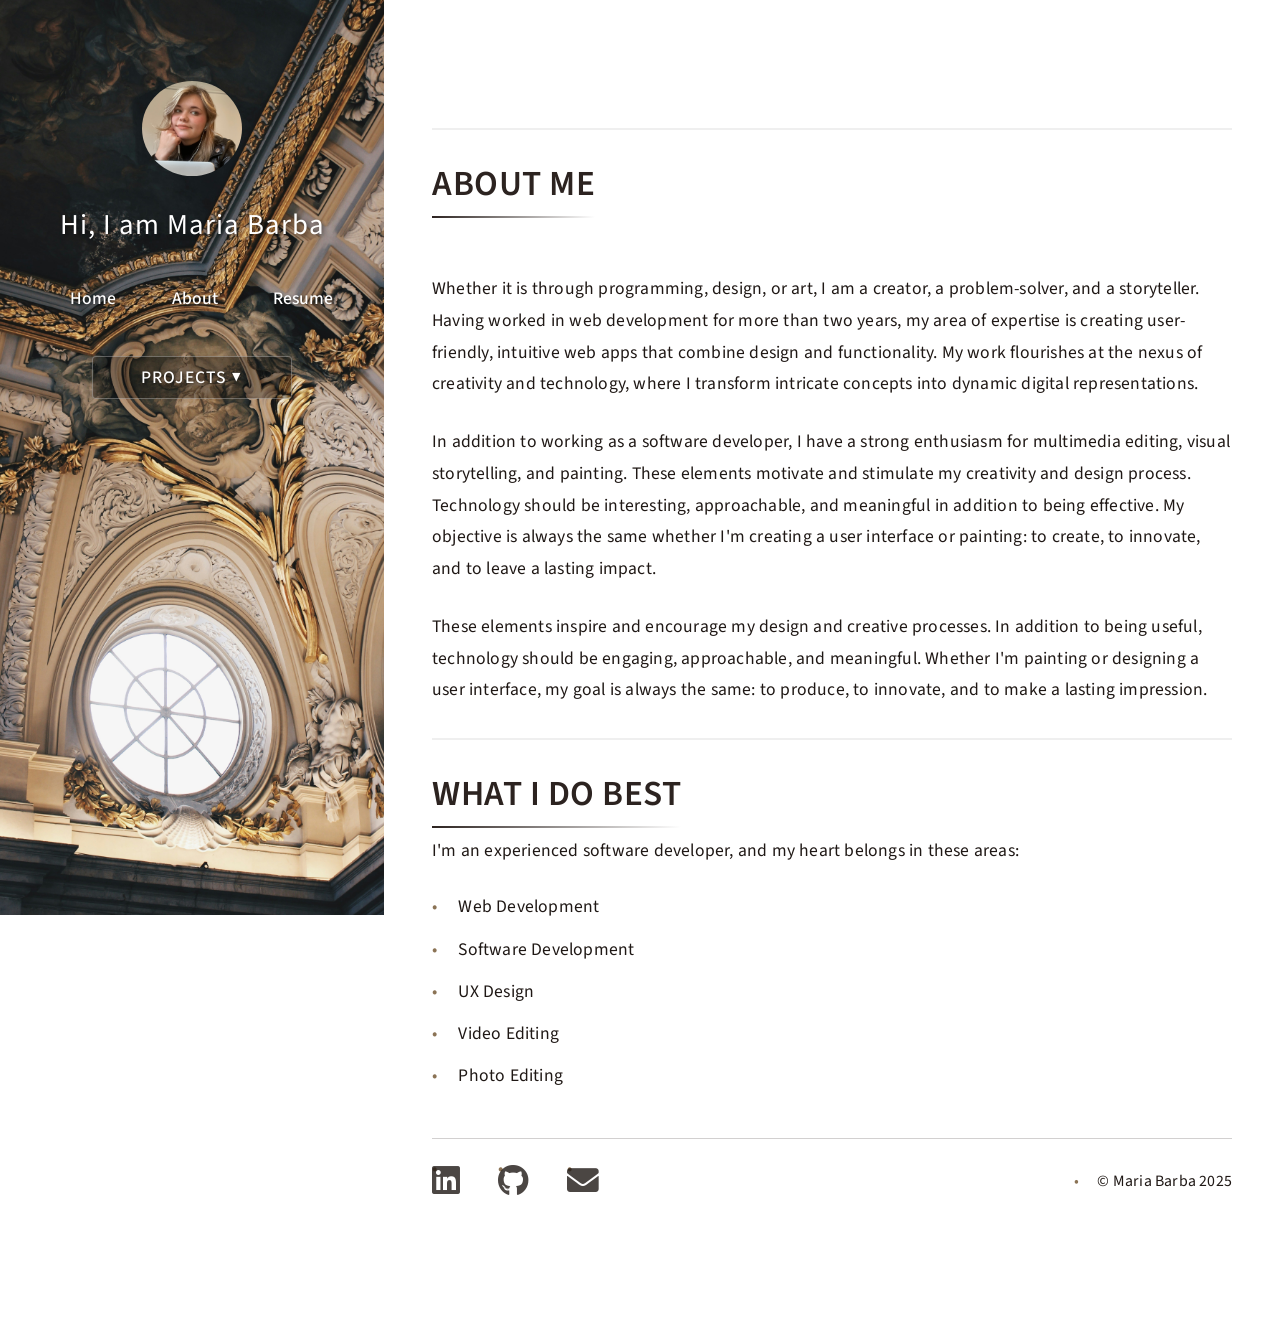
==== commit cb81d3c8: "Update AboutMe" ====
--- a/AboutMe.html
+++ b/AboutMe.html
@@ -2,7 +2,7 @@
 <html>
 
 <head>
-    <title>Maria Barba</title>
+    <title>Maria Barba - About Me</title>
     <meta charset="utf-8" />
     <meta name="viewport" content="width=device-width, initial-scale=1, user-scalable=no" />
     <link rel="stylesheet" href="assets/css/main.css" />
@@ -14,7 +14,6 @@
 
     <!-- Main -->
     <div id="main">
-
         <!-- One -->
         <section id="one">
             <hr>
@@ -23,15 +22,22 @@
             </header>
 
             <p>
-                I'm a passionate problem-solver at heart, merging creativity and technology to make an impact. With over
-                two years of professional experience in ReactJS and expertise in Angular, I have developed strong skills
-                in building creative, user-focused web applications. I strive to balance academic excellence with
-                hands-on industry experience in both technical and creative fields.
+                Whether it is through programming, design, or art, I am a creator, a problem-solver, and a storyteller. 
+                Having worked in web development for more than two years, my area of expertise is creating user-friendly, 
+                intuitive web apps that combine design and functionality. My work flourishes at the nexus of creativity 
+                and technology, where I transform intricate concepts into dynamic digital representations.
             </p>
             <p>
-                Currently working as a software developer, I actively contribute to web development projects while
-                pursuing my artistic passions, including painting, reading, and multimedia editing. Beyond shaping my
-                own future in technology, I aim to make technology a positive force in the world.
+                In addition to working as a software developer, I have a strong enthusiasm for multimedia editing, visual 
+                storytelling, and painting. These elements motivate and stimulate my creativity and design process. 
+                Technology should be interesting, approachable, and meaningful in addition to being effective. My objective 
+                is always the same whether I'm creating a user interface or painting: to create, to innovate, and to leave 
+                a lasting impact.
+            </p>
+            <p>
+                These elements inspire and encourage my design and creative processes. In addition to being useful, 
+                technology should be engaging, approachable, and meaningful. Whether I'm painting or designing a user 
+                interface, my goal is always the same: to produce, to innovate, and to make a lasting impression.
             </p>
             <hr>
             <header class="major">
@@ -49,17 +55,18 @@
                 </ul>
             </header>
         </section>
+    </div>
 
+    <!-- Footer -->
+    <div id="footer-container"></div>
 
-        <!-- Scripts -->
-        <script src="assets/js/jquery.min.js"></script>
-        <script src="assets/js/jquery.poptrox.min.js"></script>
-        <script src="assets/js/browser.min.js"></script>
-        <script src="assets/js/breakpoints.min.js"></script>
-        <script src="assets/js/util.js"></script>
-        <script src="assets/js/components.js"></script>
-        <script src="assets/js/main.js"></script>
-
+    <!-- Scripts -->
+    <script src="assets/js/jquery.min.js"></script>
+    <script src="assets/js/browser.min.js"></script>
+    <script src="assets/js/breakpoints.min.js"></script>
+    <script src="assets/js/util.js"></script>
+    <script src="assets/js/components.js"></script>
+    <script src="assets/js/main.js"></script>
 </body>
 
 </html>
--- a/assets/css/main.css
+++ b/assets/css/main.css
@@ -4323,12 +4323,14 @@
 }
 
 /* Typography Colors and Styles */
-p, li {
-    color: #1f1815;  /* Dark, almost black color */
-    font-size: 1.1em;
-    line-height: 1.8;
-    margin: 0 0 1.5em 0;
-    letter-spacing: 0.2px;
+p,
+li {
+	color: #1f1815;
+	/* Dark, almost black color */
+	font-size: 1.1em;
+	line-height: 1.8;
+	margin: 0 0 1.5em 0;
+	letter-spacing: 0.2px;
 }
 
 /* Override any existing grey text */
@@ -4338,21 +4340,404 @@
 section p,
 header.major p,
 .content p {
-    color: #1f1815;
+	color: #1f1815;
 }
 
 /* Ensure list items match */
-ul li, 
+ul li,
 ol li {
-    color: #1f1815;
+	color: #1f1815;
 }
 
 /* Exception for header and overlay text */
 #header p {
-    color: rgba(255, 255, 255, 0.9) !important;
-    text-shadow: 1px 1px 3px rgba(0, 0, 0, 0.5);
+	color: rgba(255, 255, 255, 0.9) !important;
+	text-shadow: 1px 1px 3px rgba(0, 0, 0, 0.5);
 }
 
 .overlay p {
-    color: white !important;
+	color: white !important;
+}
+
+/* Scroll Gallery Styling */
+.scroll-gallery {
+	position: relative;
+	width: 100%;
+	margin: 2em 0;
+	overflow: hidden;
+}
+
+.gallery-container {
+	display: flex;
+	transition: transform 0.5s ease-in-out;
+	gap: 20px;
+	padding: 20px 0;
+}
+
+.scroll-gallery .gallery-item {
+	flex: 0 0 auto;
+	width: 100%;
+	max-width: 600px;
+	position: relative;
+	border-radius: 8px;
+	overflow: hidden;
+	box-shadow: 0 4px 15px rgba(0, 0, 0, 0.1);
+	transition: transform 0.3s ease;
+}
+
+.scroll-gallery .gallery-item:hover {
+	transform: translateY(-5px);
+}
+
+.scroll-gallery img {
+	width: 100%;
+	height: auto;
+	display: block;
+	border-radius: 8px;
+}
+
+.scroll-gallery .caption {
+	position: absolute;
+	bottom: 0;
+	left: 0;
+	right: 0;
+	background: rgba(31, 24, 21, 0.9);
+	color: white;
+	padding: 15px;
+	text-align: center;
+	transform: translateY(100%);
+	transition: transform 0.3s ease;
+}
+
+.scroll-gallery .gallery-item:hover .caption {
+	transform: translateY(0);
+}
+
+.scroll-btn {
+	position: absolute;
+	top: 50%;
+	transform: translateY(-50%);
+	background: rgba(139, 115, 85, 0.8);
+	color: white;
+	border: none;
+	width: 40px;
+	height: 40px;
+	border-radius: 50%;
+	cursor: pointer;
+	transition: all 0.3s ease;
+	z-index: 2;
+}
+
+.scroll-btn:hover {
+	background: #2c2320;
+}
+
+.scroll-btn.prev {
+	left: 10px;
+}
+
+.scroll-btn.next {
+	right: 10px;
+}
+
+@media screen and (max-width: 736px) {
+	.scroll-gallery .gallery-item {
+		max-width: 100%;
+	}
+
+	.scroll-btn {
+		width: 30px;
+		height: 30px;
+		font-size: 0.8em;
+	}
+}
+
+/* Project Hero Section */
+.project-hero {
+	margin: 0 0 2em 0;
+	position: relative;
+	overflow: hidden;
+}
+
+.hero-image {
+	width: 100%;
+	height: auto;
+	display: block;
+}
+
+/* Project Meta Information */
+.project-meta {
+	display: grid;
+	grid-template-columns: repeat(auto-fit, minmax(200px, 1fr));
+	gap: 2em;
+	margin: 2em 0;
+	padding: 2em;
+	background: rgba(139, 115, 85, 0.1);
+	border-radius: 8px;
+}
+
+.meta-item h3 {
+	color: #8b7355;
+	margin-bottom: 0.5em;
+	font-size: 1.1em;
+}
+
+.meta-item p {
+	margin: 0;
+}
+
+/* Feature List */
+.feature-list {
+	list-style: none;
+	padding: 0;
+	margin: 1.5em 0;
+}
+
+.feature-list li {
+	position: relative;
+	padding-left: 1.5em;
+	margin-bottom: 1em;
+}
+
+.feature-list li:before {
+	content: '→';
+	position: absolute;
+	left: 0;
+	color: #8b7355;
+}
+
+/* Features Grid */
+.features-grid {
+	display: grid;
+	grid-template-columns: repeat(auto-fit, minmax(250px, 1fr));
+	gap: 2em;
+	margin: 2em 0;
+}
+
+.feature {
+	padding: 1.5em;
+	background: rgba(139, 115, 85, 0.1);
+	border-radius: 8px;
+	transition: transform 0.3s ease;
+}
+
+.feature:hover {
+	transform: translateY(-5px);
+}
+
+.feature h3 {
+	color: #8b7355;
+	margin-bottom: 0.5em;
+}
+
+.feature p {
+	margin: 0;
+}
+
+/* Prototype Section */
+.prototype-link {
+	text-align: center;
+	padding: 1.5em;
+	background: rgba(139, 115, 85, 0.1);
+	border-radius: 8px;
+	margin: 2em 0;
+	display: flex;
+	flex-direction: column;
+	align-items: center;
+	gap: 1em;
+}
+
+.prototype-link p {
+	margin: 0;
+}
+
+.prototype-link .actions {
+	margin: 0;
+	padding: 0;
+}
+
+.prototype-link .button {
+	margin: 0;
+}
+
+/* Title Section Update */
+#title {
+	margin-bottom: 1em;
+	text-align: center;
+}
+
+#title .major {
+	margin-bottom: 0;
+}
+
+#title h2 {
+	margin-bottom: 0.2em;
+}
+
+#title .year {
+	color: #8b7355;
+	font-size: 1.2em;
+	margin: 0;
+	font-weight: 500;
+}
+
+/* Project Overview Update */
+#overview {
+	margin-top: 2em;
+}
+
+/* Adjust vertical spacing */
+section {
+	margin: 3em 0;
+}
+
+section:first-child {
+	margin-top: 0;
+}
+
+/* Remove emoji icons from dropdown */
+.dropdown-content .project-web::before,
+.dropdown-content .project-game::before,
+.dropdown-content .project-art::before,
+.dropdown-content .project-app::before,
+.dropdown-content .project-data::before {
+	display: none;
+}
+
+/* Responsive Adjustments */
+@media screen and (max-width: 736px) {
+	.project-hero {
+		margin: -1em -2em 1em -2em;
+	}
+
+	.project-meta {
+		grid-template-columns: 1fr;
+		gap: 1em;
+		padding: 1em;
+	}
+
+	.features-grid {
+		grid-template-columns: 1fr;
+	}
+}
+
+/* Project Title Section */
+#title {
+	margin-bottom: 2em;
+}
+
+#title .year {
+	color: #8b7355;
+	font-size: 1.2em;
+	margin: -1em 0 1em 0;
+	font-weight: 500;
+}
+
+/* Project Hero Section Update */
+.project-hero {
+	margin: 0 0 2em 0;
+	position: relative;
+	overflow: hidden;
+	max-height: none; /* Remove max-height restriction */
+}
+
+.hero-image {
+	width: 100%;
+	height: auto; /* Let image maintain natural height */
+	display: block;
+	object-fit: contain; /* Ensure image isn't cropped */
+}
+
+/* Responsive adjustments */
+@media screen and (max-width: 736px) {
+	.project-hero {
+		margin: 0 0 1em 0;
+	}
+}
+
+/* Scroll Gallery Updates for Mobile Prototype Images */
+.scroll-gallery {
+    position: relative;
+    width: 100%;
+    margin: 2em 0;
+    overflow: hidden;
+}
+
+.gallery-container {
+    display: flex;
+    transition: transform 0.5s ease-in-out;
+    gap: 30px;
+    padding: 20px 0;
+    justify-content: flex-start;
+}
+
+.scroll-gallery .gallery-item {
+    flex: 0 0 auto;
+    width: 280px; /* Fixed width for mobile screenshots */
+    position: relative;
+    border-radius: 8px;
+    overflow: hidden;
+    box-shadow: 0 4px 15px rgba(0, 0, 0, 0.1);
+    transition: transform 0.3s ease;
+}
+
+.scroll-gallery img {
+    width: 100%;
+    height: 600px; /* Taller height for mobile screenshots */
+    object-fit: cover;
+    border-radius: 8px;
+}
+
+.scroll-gallery .caption {
+    position: absolute;
+    bottom: 0;
+    left: 0;
+    right: 0;
+    background: rgba(31, 24, 21, 0.9);
+    color: white;
+    padding: 12px;
+    text-align: center;
+    transform: translateY(100%);
+    transition: transform 0.3s ease;
+}
+
+/* Responsive adjustments */
+@media screen and (max-width: 736px) {
+    .scroll-gallery .gallery-item {
+        width: 200px;
+    }
+    
+    .scroll-gallery img {
+        height: 400px;
+    }
+}
+
+/* Video Gallery */
+.video-gallery {
+    display: flex;
+    flex-direction: column;
+    gap: 3em;
+    margin: 2em 0;
+}
+
+.video-section {
+    width: 100%;
+}
+
+.video-section h3 {
+    color: #8b7355;
+    margin-bottom: 1em;
+}
+
+.video-section video {
+    width: 100%;
+    border-radius: 8px;
+    box-shadow: 0 4px 15px rgba(0, 0, 0, 0.1);
+}
+
+/* Responsive video adjustments */
+@media screen and (max-width: 736px) {
+    .video-section {
+        margin-bottom: 2em;
+    }
 }
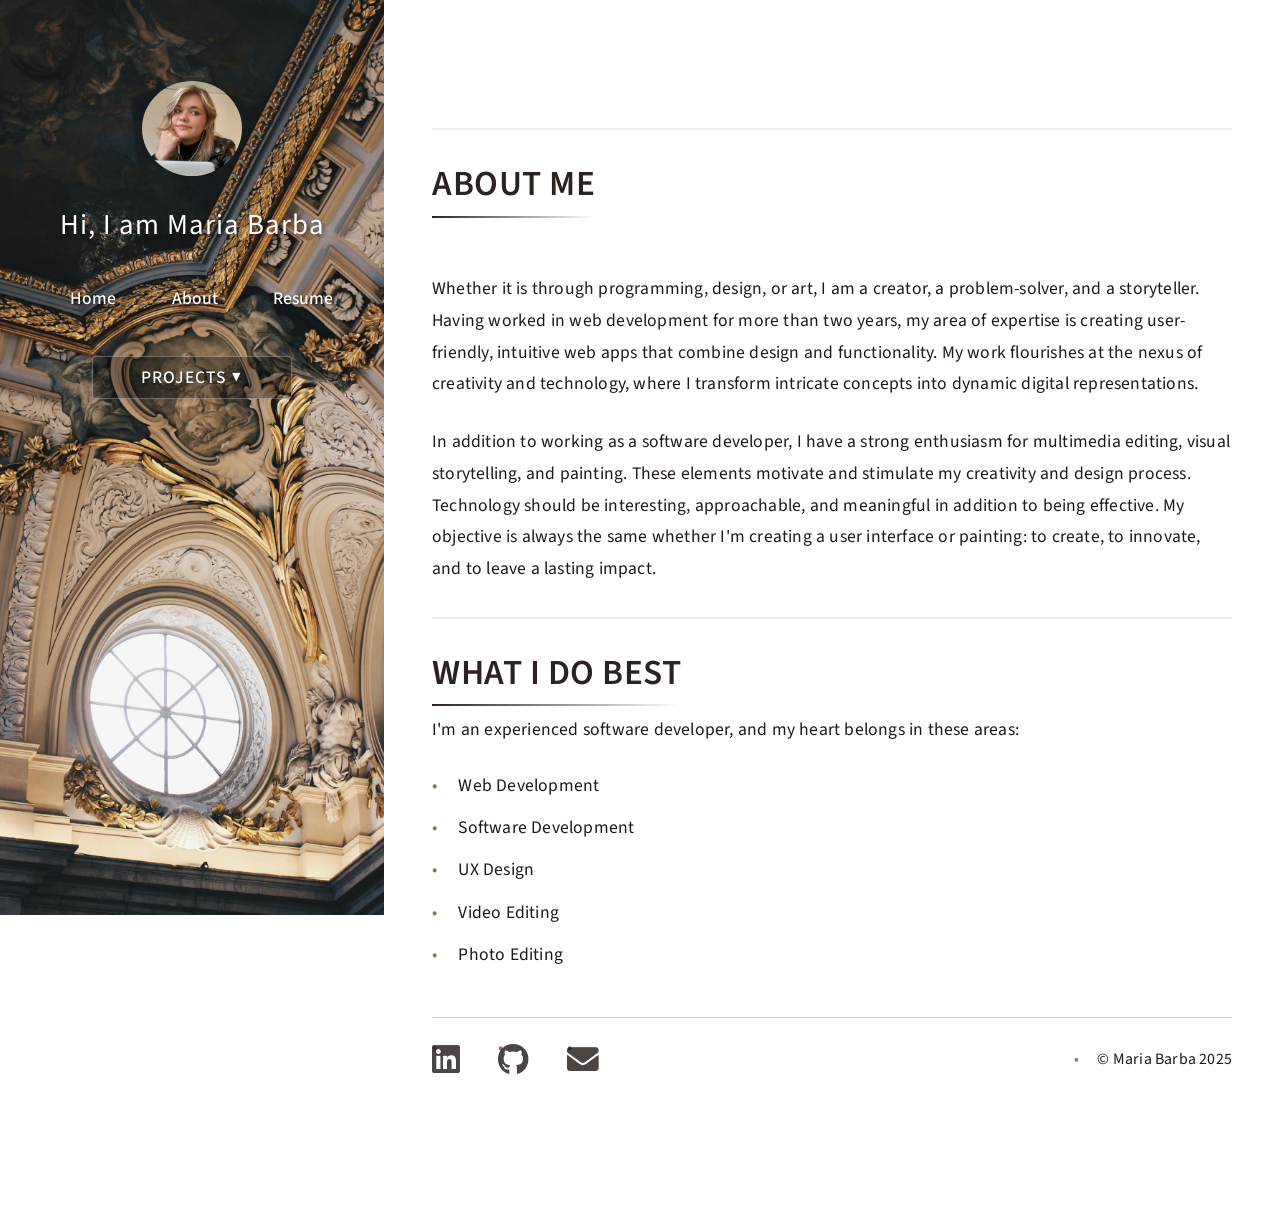
==== commit e2f34f96: "Update AboutMe section" ====
--- a/AboutMe.html
+++ b/AboutMe.html
@@ -22,22 +22,21 @@
             </header>
 
             <p>
-                Whether it is through programming, design, or art, I am a creator, a problem-solver, and a storyteller. 
-                Having worked in web development for more than two years, my area of expertise is creating user-friendly, 
-                intuitive web apps that combine design and functionality. My work flourishes at the nexus of creativity 
+                Whether it is through programming, design, or art, I am a creator, a problem-solver, and a storyteller.
+                Having worked in web development for more than two years, my area of expertise is creating
+                user-friendly,
+                intuitive web apps that combine design and functionality. My work flourishes at the nexus of creativity
                 and technology, where I transform intricate concepts into dynamic digital representations.
             </p>
             <p>
-                In addition to working as a software developer, I have a strong enthusiasm for multimedia editing, visual 
-                storytelling, and painting. These elements motivate and stimulate my creativity and design process. 
-                Technology should be interesting, approachable, and meaningful in addition to being effective. My objective 
-                is always the same whether I'm creating a user interface or painting: to create, to innovate, and to leave 
+                In addition to working as a software developer, I have a strong enthusiasm for multimedia editing,
+                visual
+                storytelling, and painting. These elements motivate and stimulate my creativity and design process.
+                Technology should be interesting, approachable, and meaningful in addition to being effective. My
+                objective
+                is always the same whether I'm creating a user interface or painting: to create, to innovate, and to
+                leave
                 a lasting impact.
-            </p>
-            <p>
-                These elements inspire and encourage my design and creative processes. In addition to being useful, 
-                technology should be engaging, approachable, and meaningful. Whether I'm painting or designing a user 
-                interface, my goal is always the same: to produce, to innovate, and to make a lasting impression.
             </p>
             <hr>
             <header class="major">
